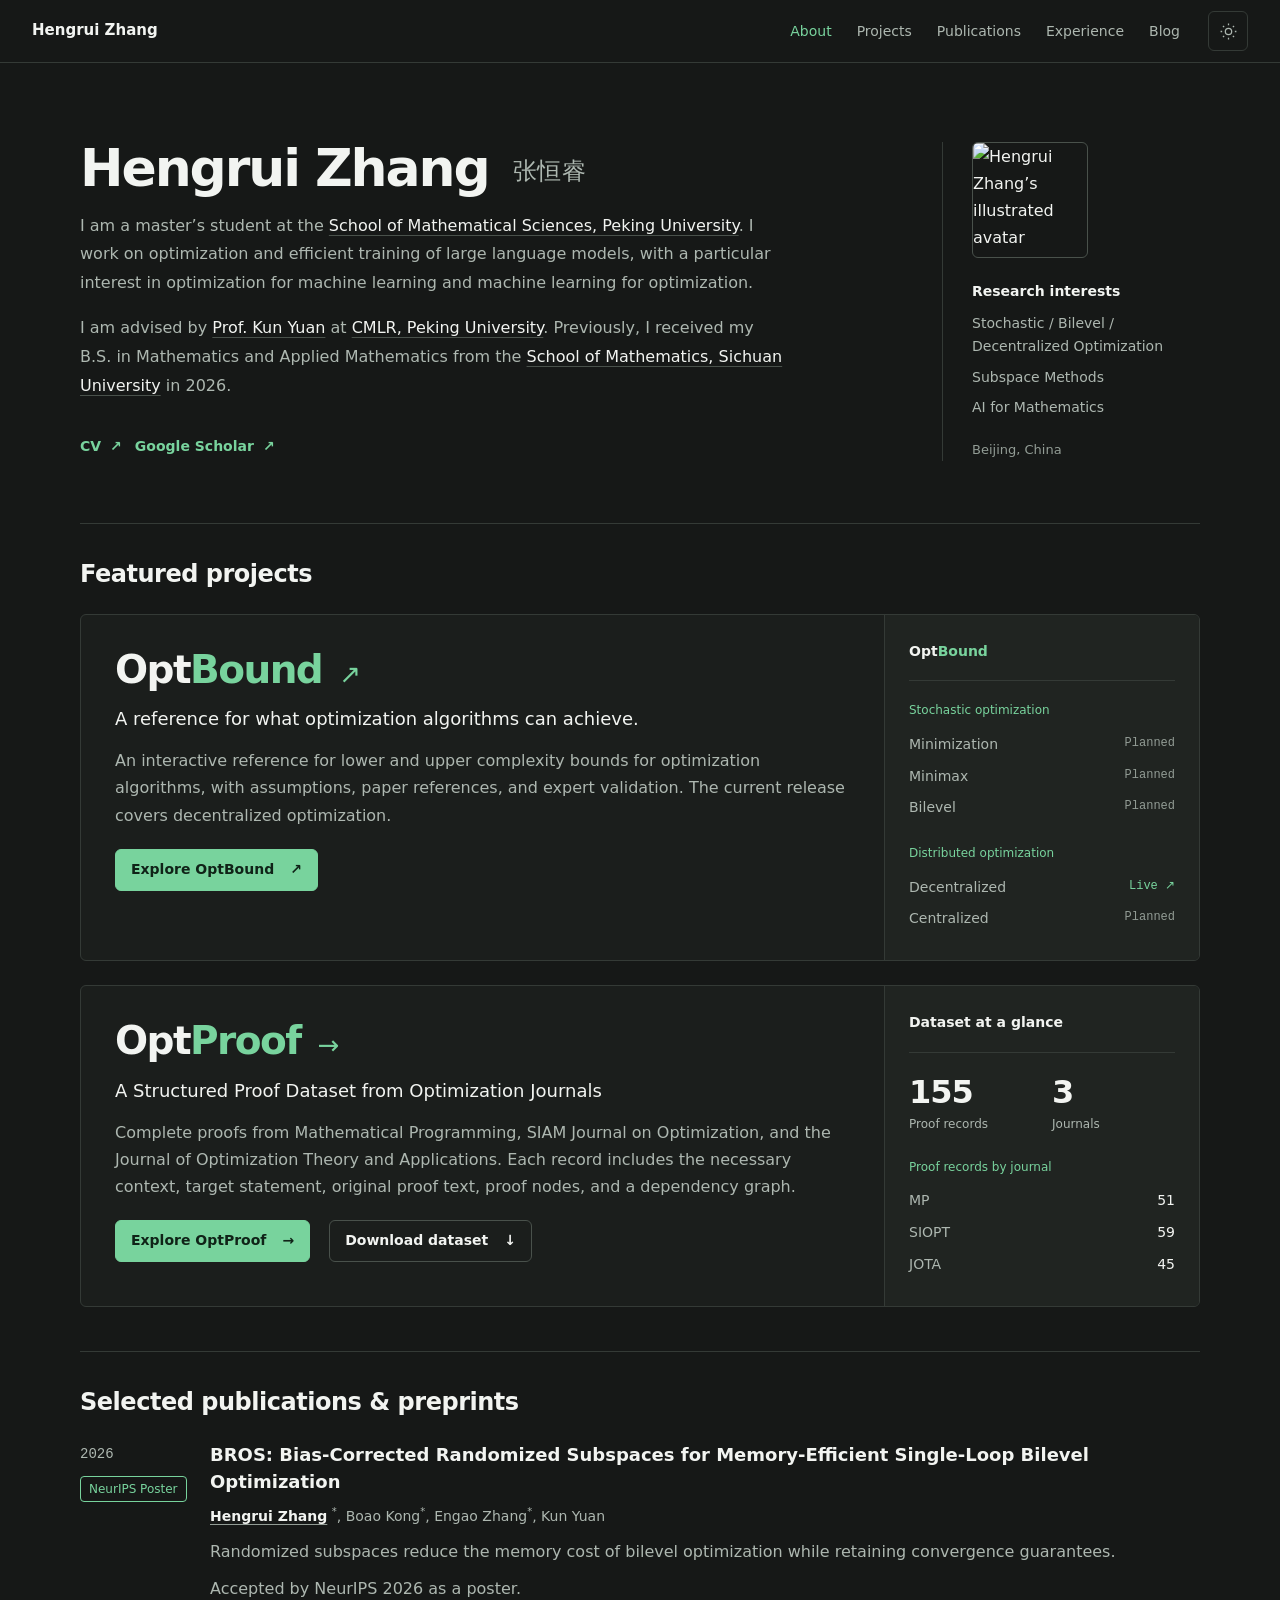
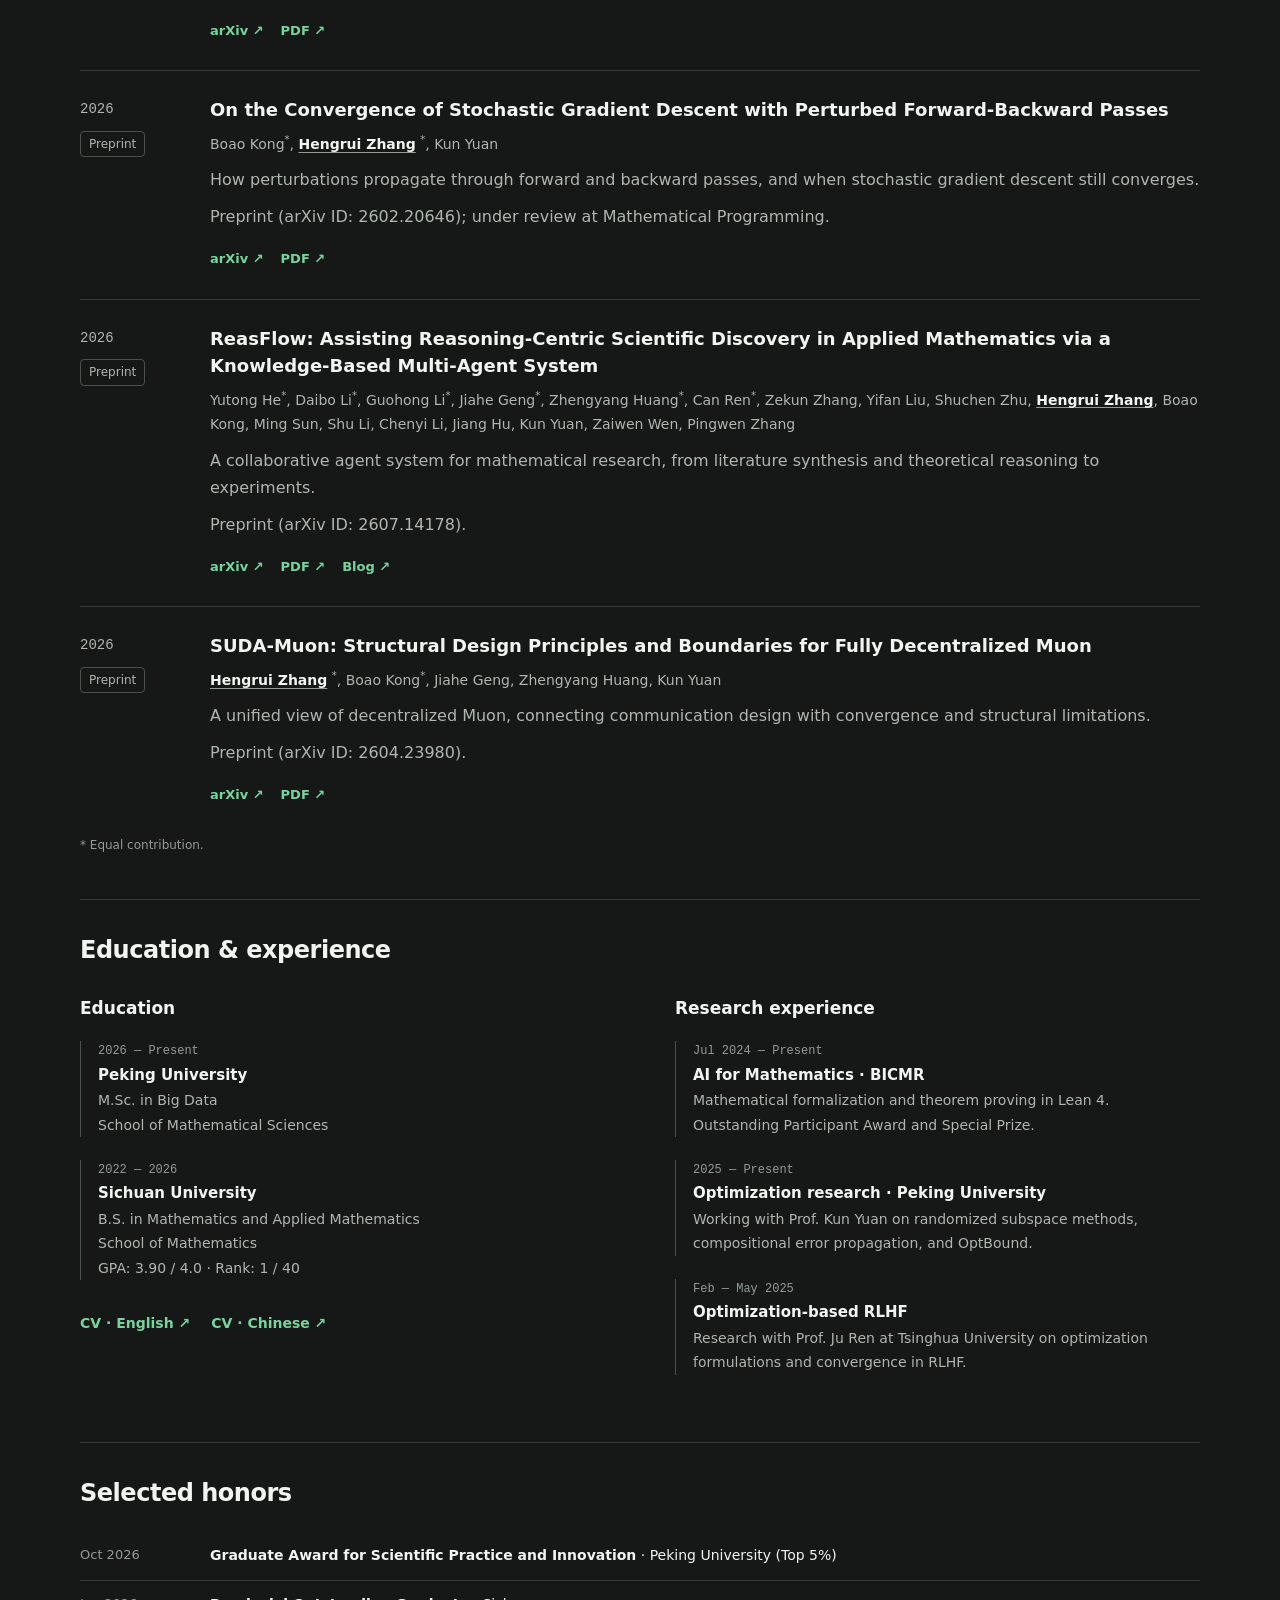
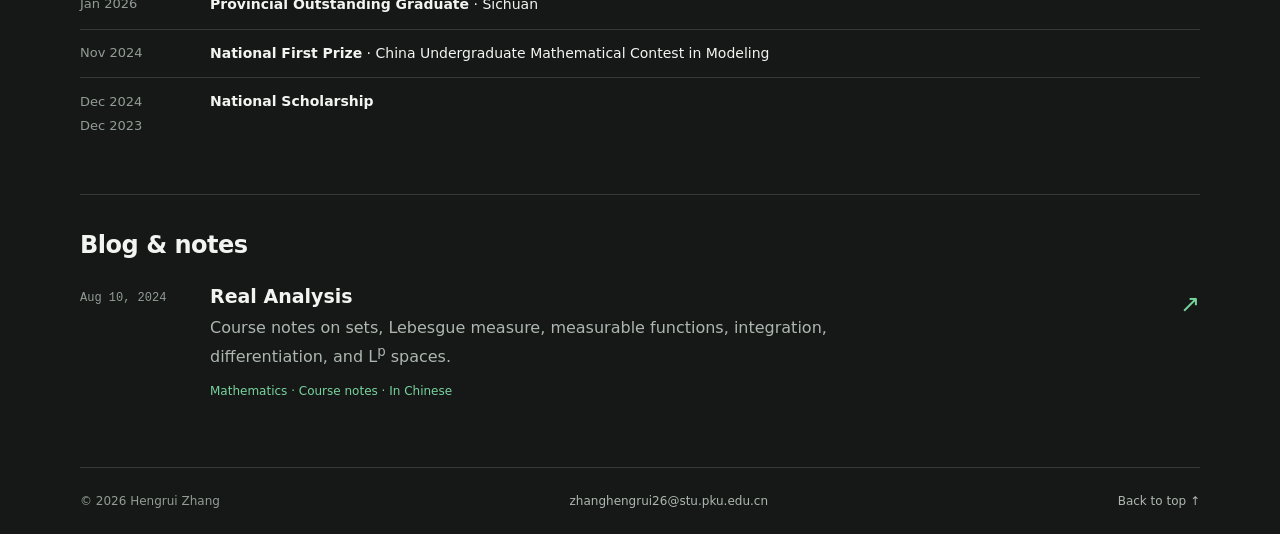
==== index.html @ f9da32fb "Launch OptProof optimization-journal proof dataset Publish 155 proof records with a searchable catal" ====
<!doctype html>
<html lang="en" data-theme="dark">
<head>
<meta charset="utf-8">
<meta name="viewport" content="width=device-width, initial-scale=1">
<title>Hengrui Zhang · 张恒睿</title>
<meta name="description" content="Hengrui Zhang, master's student at Peking University. Optimization and machine learning research, selected papers, OptBound, OptProof, and mathematical notes.">
<meta name="theme-color" content="#161817">
<meta property="og:type" content="website">
<meta property="og:title" content="Hengrui Zhang · 张恒睿">
<meta property="og:description" content="Optimization and machine learning. Research, papers, OptBound, OptProof, and mathematical notes.">
<meta property="og:url" content="https://zhr.xyz/">
<meta name="twitter:card" content="summary">
<link rel="canonical" href="https://zhr.xyz/">
<link rel="icon" href="/assets/favicon.svg?v=r1" type="image/svg+xml">
<script src="/assets/theme.js">
</script>
<link rel="stylesheet" href="/assets/site.css?v=accepted1">
<link rel="stylesheet" href="/assets/optproof-project.css?v=1">
<script src="/assets/site.js?v=nav2" defer>
</script>
</head>
<body id="top">
<a class="skip-link" href="#main">Skip to content</a>
<header class="topbar">
<div class="topbar-inner">
<a class="brand" href="/" aria-label="Hengrui Zhang — home">Hengrui Zhang</a>
<nav class="main-nav" aria-label="Main navigation">
<a href="#about" data-section="about">About</a>
<a href="#projects" data-section="projects">Projects</a>
<a href="#publications" data-section="publications">Publications</a>
<a href="#experience" data-section="experience">Experience</a>
<a href="#blog" data-section="blog">Blog</a>
</nav>
<button class="theme-toggle" type="button" aria-label="Switch to light theme" title="Switch theme" hidden>
<svg class="sun" viewBox="0 0 24 24" fill="none" stroke="currentColor" stroke-width="1.6" aria-hidden="true">
<circle cx="12" cy="12" r="4"/>
<path d="M12 2v2m0 16v2M2 12h2m16 0h2M5 5l1.5 1.5m11 11L19 19M5 19l1.5-1.5m11-11L19 5"/>
</svg>
<svg class="moon" viewBox="0 0 24 24" fill="none" stroke="currentColor" stroke-width="1.6" aria-hidden="true">
<path d="M20.5 14A8.6 8.6 0 0 1 10 3.5 8.6 8.6 0 1 0 20.5 14Z"/>
</svg>
</button>
</div>
</header>
<main id="main" class="content-width">
<section id="about" class="about-section" aria-labelledby="name">
<div class="about-copy">
<h1 id="name">Hengrui Zhang <span lang="zh-CN">张恒睿</span>
</h1>
<div class="bio">
<p>I am a master’s student at the <a href="https://www.math.pku.edu.cn/">School of Mathematical Sciences, Peking University</a>. I work on optimization and efficient training of large language models, with a particular interest in optimization for machine learning and machine learning for optimization.</p>
<p>I am advised by <a href="https://kunyuan827.github.io/">Prof. Kun Yuan</a> at <a href="https://cmlr.pku.edu.cn/" title="Center for Machine Learning Research, Peking University">CMLR, Peking University</a>. Previously, I received my B.S. in Mathematics and Applied Mathematics from the <a href="https://math.scu.edu.cn/">School of Mathematics, Sichuan University</a> in 2026.</p>
</div>
<div class="profile-links">
<a class="text-link" href="/files/Hengrui_Zhang_CV_20261102_v3.pdf" target="_blank" rel="noopener">CV <span aria-hidden="true">↗</span>
</a>
<a class="text-link" href="https://scholar.google.com/citations?user=48njd3kAAAAJ&amp;hl=en">Google Scholar <span aria-hidden="true">↗</span>
</a>
</div>
</div>
<aside class="profile-aside" aria-label="Profile and research interests">
<img class="avatar" src="/images/avatar.JPG" width="116" height="116" alt="Hengrui Zhang’s illustrated avatar">
<p class="aside-label">Research interests</p>
<ul class="interest-list">
<li>Stochastic / Bilevel / Decentralized Optimization</li>
<li>Subspace Methods</li>
<li>AI for Mathematics</li>
</ul>
<p class="location">Beijing, China</p>
</aside>
</section>
<section id="projects" class="section projects-section" aria-labelledby="projects-title">
<div class="section-heading">
<h2 id="projects-title">Featured projects</h2>
</div>
<article class="featured-project">
<div class="project-description">
<h3>
<a href="http://optbound.reaslab.io/"><span class="optbound-wordmark"><span class="wordmark-opt">Opt</span><span class="wordmark-bound">Bound</span></span> <span class="project-arrow" aria-hidden="true">↗</span>
</a>
</h3>
<p class="project-deck">A reference for what optimization algorithms can achieve.</p>
<p class="muted">An interactive reference for lower and upper complexity bounds for optimization algorithms, with assumptions, paper references, and expert validation. The current release covers decentralized optimization.</p>
<div class="project-links">
<a class="button primary" href="http://optbound.reaslab.io/">Explore OptBound <span aria-hidden="true">↗</span>
</a>
</div>
</div>
<div class="project-index" aria-label="OptBound research areas">
<div class="index-heading">
<span class="optbound-wordmark"><span class="wordmark-opt">Opt</span><span class="wordmark-bound">Bound</span></span>
</div>
<div class="index-group">
<span class="index-label">Stochastic optimization</span>
<a href="http://optbound.reaslab.io/?suite=stochastic-minimization">Minimization <span class="suite-status">Planned</span>
</a>
<a href="http://optbound.reaslab.io/?suite=stochastic-minimax">Minimax <span class="suite-status">Planned</span>
</a>
<a href="http://optbound.reaslab.io/?suite=stochastic-bilevel">Bilevel <span class="suite-status">Planned</span>
</a>
</div>
<div class="index-group">
<span class="index-label">Distributed optimization</span>
<a href="http://optbound.reaslab.io/?suite=decentralized">Decentralized <span class="suite-status available">Live ↗</span>
</a>
<a href="http://optbound.reaslab.io/?suite=centralized">Centralized <span class="suite-status">Planned</span>
</a>
</div>
</div>
</article>
<article class="featured-project optproof-card">
<div class="project-description">
<h3>
<a href="/optproof/"><span class="optproof-wordmark"><span class="wordmark-opt">Opt</span><span class="wordmark-proof">Proof</span></span> <span class="project-arrow" aria-hidden="true">→</span>
</a>
</h3>
<p class="project-deck">A Structured Proof Dataset from Optimization Journals</p>
<p class="muted">Complete proofs from <em>Mathematical Programming</em>, <em>SIAM Journal on Optimization</em>, and the <em>Journal of Optimization Theory and Applications</em>. Each record includes the necessary context, target statement, original proof text, proof nodes, and a dependency graph.</p>
<div class="project-links">
<a class="button primary" href="/optproof/">Explore OptProof <span aria-hidden="true">→</span>
</a>
<a class="button" href="/optproof/downloads/optproof.jsonl.gz" download>Download dataset <span aria-hidden="true">↓</span>
</a>
</div>
</div>
<aside class="project-index" aria-label="OptProof dataset at a glance">
<div class="index-heading">Dataset at a glance</div>
<dl class="optproof-statistics">
<div>
<dt>Proof records</dt>
<dd>155</dd>
</div>
<div>
<dt>Journals</dt>
<dd>3</dd>
</div>
</dl>
<p class="index-label">Proof records by journal</p>
<dl class="optproof-journal-counts">
<div><dt><abbr title="Mathematical Programming">MP</abbr></dt><dd>51</dd></div>
<div><dt><abbr title="SIAM Journal on Optimization">SIOPT</abbr></dt><dd>59</dd></div>
<div><dt><abbr title="Journal of Optimization Theory and Applications">JOTA</abbr></dt><dd>45</dd></div>
</dl>
</aside>
</article>
</section>
<section id="publications" class="section" aria-labelledby="publications-title">
<div class="section-heading">
<h2 id="publications-title">Selected publications &amp; preprints</h2>
</div>
<article class="publication" id="bros">
<div class="paper-meta">
<span class="paper-year">2026</span>
<span class="badge accepted">NeurIPS Poster</span>
</div>
<div>
<h3>
<a href="https://arxiv.org/abs/2605.10288">BROS: Bias-Corrected Randomized Subspaces for Memory-Efficient Single-Loop Bilevel Optimization</a>
</h3>
<p class="authors">
<strong>Hengrui Zhang</strong>
<sup>*</sup>, Boao Kong<sup>*</sup>, Engao Zhang<sup>*</sup>, Kun Yuan</p>
<p class="paper-summary">Randomized subspaces reduce the memory cost of bilevel optimization while retaining convergence guarantees.</p>
<p class="paper-status muted">Accepted by NeurIPS 2026 as a poster.</p>
<div class="paper-links">
<a href="https://arxiv.org/abs/2605.10288">arXiv ↗</a>
<a href="https://arxiv.org/pdf/2605.10288" target="_blank" rel="noopener">PDF ↗</a>
</div>
</div>
</article>
<article class="publication" id="perturbed-sgd">
<div class="paper-meta">
<span class="paper-year">2026</span>
<span class="badge">Preprint</span>
</div>
<div>
<h3>
<a href="https://arxiv.org/abs/2602.20646">On the Convergence of Stochastic Gradient Descent with Perturbed Forward-Backward Passes</a>
</h3>
<p class="authors">Boao Kong<sup>*</sup>, <strong>Hengrui Zhang</strong>
<sup>*</sup>, Kun Yuan</p>
<p class="paper-summary">How perturbations propagate through forward and backward passes, and when stochastic gradient descent still converges.</p>
<p class="paper-status muted">Preprint (arXiv ID: 2602.20646); under review at <em>Mathematical Programming</em>.</p>
<div class="paper-links">
<a href="https://arxiv.org/abs/2602.20646">arXiv ↗</a>
<a href="https://arxiv.org/pdf/2602.20646" target="_blank" rel="noopener">PDF ↗</a>
</div>
</div>
</article>
<article class="publication" id="reasflow">
<div class="paper-meta">
<span class="paper-year">2026</span>
<span class="badge">Preprint</span>
</div>
<div>
<h3>
<a href="https://arxiv.org/abs/2607.14178">ReasFlow: Assisting Reasoning-Centric Scientific Discovery in Applied Mathematics via a Knowledge-Based Multi-Agent System</a>
</h3>
<p class="authors">Yutong He<sup>*</sup>, Daibo Li<sup>*</sup>, Guohong Li<sup>*</sup>, Jiahe Geng<sup>*</sup>, Zhengyang Huang<sup>*</sup>, Can Ren<sup>*</sup>, Zekun Zhang, Yifan Liu, Shuchen Zhu, <strong>Hengrui Zhang</strong>, Boao Kong, Ming Sun, Shu Li, Chenyi Li, Jiang Hu, Kun Yuan, Zaiwen Wen, Pingwen Zhang</p>
<p class="paper-summary">A collaborative agent system for mathematical research, from literature synthesis and theoretical reasoning to experiments.</p>
<p class="paper-status muted">Preprint (arXiv ID: 2607.14178).</p>
<div class="paper-links">
<a href="https://arxiv.org/abs/2607.14178">arXiv ↗</a>
<a href="https://arxiv.org/pdf/2607.14178" target="_blank" rel="noopener">PDF ↗</a>
<a href="https://blog.reaslab.io/blog/reasflow-intro/">Blog ↗</a>
</div>
</div>
</article>
<article class="publication" id="suda-muon">
<div class="paper-meta">
<span class="paper-year">2026</span>
<span class="badge">Preprint</span>
</div>
<div>
<h3>
<a href="https://arxiv.org/abs/2604.23980">SUDA-Muon: Structural Design Principles and Boundaries for Fully Decentralized Muon</a>
</h3>
<p class="authors">
<strong>Hengrui Zhang</strong>
<sup>*</sup>, Boao Kong<sup>*</sup>, Jiahe Geng, Zhengyang Huang, Kun Yuan</p>
<p class="paper-summary">A unified view of decentralized Muon, connecting communication design with convergence and structural limitations.</p>
<p class="paper-status muted">Preprint (arXiv ID: 2604.23980).</p>
<div class="paper-links">
<a href="https://arxiv.org/abs/2604.23980">arXiv ↗</a>
<a href="https://arxiv.org/pdf/2604.23980" target="_blank" rel="noopener">PDF ↗</a>
</div>
</div>
</article>
<p class="contribution-note">* Equal contribution.</p>
</section>
<section id="experience" class="section" aria-labelledby="experience-title">
<div class="section-heading">
<h2 id="experience-title">Education &amp; experience</h2>
</div>
<div class="two-column">
<div>
<h3>Education</h3>
<div class="timeline-item">
<span class="timeline-date">2026 — Present</span>
<h4>Peking University</h4>
<p>M.Sc. in Big Data<br>School of Mathematical Sciences</p>
</div>
<div class="timeline-item">
<span class="timeline-date">2022 — 2026</span>
<h4>Sichuan University</h4>
<p>B.S. in Mathematics and Applied Mathematics<br>School of Mathematics<br>GPA: 3.90 / 4.0 · Rank: 1 / 40</p>
</div>
<div class="cv-links">
<a class="text-link" href="/files/Hengrui_Zhang_CV_20261102_v3.pdf" target="_blank" rel="noopener">CV · English ↗</a>
<a class="text-link" href="/files/Hengrui_Zhang_CV_ZH_20261102_v2.pdf" target="_blank" rel="noopener">CV · Chinese ↗</a>
</div>
</div>
<div>
<h3>Research experience</h3>
<div class="timeline-item">
<span class="timeline-date">Jul 2024 — Present</span>
<h4>AI for Mathematics · BICMR</h4>
<p>Mathematical formalization and theorem proving in Lean 4. Outstanding Participant Award and Special Prize.</p>
</div>
<div class="timeline-item">
<span class="timeline-date">2025 — Present</span>
<h4>Optimization research · Peking University</h4>
<p>Working with Prof. Kun Yuan on randomized subspace methods, compositional error propagation, and OptBound.</p>
</div>
<div class="timeline-item">
<span class="timeline-date">Feb — May 2025</span>
<h4>Optimization-based RLHF</h4>
<p>Research with Prof. Ju Ren at Tsinghua University on optimization formulations and convergence in RLHF.</p>
</div>
</div>
</div>
</section>
<section class="section" aria-labelledby="honors-title">
<div class="section-heading">
<h2 id="honors-title">Selected honors</h2>
</div>
<ul class="honor-list">
<li>
<time datetime="2026-10">Oct 2026</time>
<span>
<strong>Graduate Award for Scientific Practice and Innovation</strong> · Peking University (Top 5%)</span>
</li>
<li>
<time datetime="2026-01">Jan 2026</time>
<span>
<strong>Provincial Outstanding Graduate</strong> · Sichuan</span>
</li>
<li>
<time datetime="2024-11">Nov 2024</time>
<span>
<strong>National First Prize</strong> · China Undergraduate Mathematical Contest in Modeling</span>
</li>
<li>
<span><time datetime="2024-12">Dec 2024</time><br><time datetime="2023-12">Dec 2023</time></span>
<span>
<strong>National Scholarship</strong>
</span>
</li>
</ul>
</section>
<section id="blog" class="section" aria-labelledby="blog-title">
<div class="section-heading">
<h2 id="blog-title">Blog &amp; notes</h2>
</div>
<a class="blog-row" href="/2024/08/10/real_analysis/">
<time datetime="2024-08-10">Aug 10, 2024</time>
<div>
<h3>Real Analysis</h3>
<p>Course notes on sets, Lebesgue measure, measurable functions, integration, differentiation, and L<sup>p</sup> spaces.</p>
<span class="blog-category">Mathematics · Course notes · In Chinese</span>
</div>
<span class="blog-arrow" aria-hidden="true">↗</span>
</a>
</section>
</main>
<footer class="footer content-width">
<span>© 2026 Hengrui Zhang</span>
<a href="mailto:zhanghengrui26@stu.pku.edu.cn">zhanghengrui26@stu.pku.edu.cn</a>
<a href="#top">Back to top ↑</a>
</footer>
</body>
</html>
---- assets/site.css ----
:root{color-scheme:dark;--bg:#161817;--bg-alt:#1b1e1c;--surface:#202421;--text:#f2f4f1;--muted:#adb7b0;--faint:#929c95;--line:#343a36;--line-strong:#49514b;--accent:#78d39d;--accent-strong:#a0e6bb;--button-text:#102318;--radius:6px;font-family:Inter,ui-sans-serif,system-ui,-apple-system,BlinkMacSystemFont,"Segoe UI","PingFang SC","Microsoft YaHei",sans-serif;font-synthesis:none}
:root[data-theme="light"]{color-scheme:light;--bg:#f7f8f5;--bg-alt:#eef1ed;--surface:#fff;--text:#171b18;--muted:#576159;--faint:#657068;--line:#d5dbd6;--line-strong:#b9c2bb;--accent:#187846;--accent-strong:#0f5f36;--button-text:#fff}
*{box-sizing:border-box}html{scroll-behavior:smooth;scroll-padding-top:96px}body{margin:0;background:var(--bg);color:var(--text);font-size:16px;line-height:1.7}a{color:var(--accent);text-decoration:none;text-underline-offset:4px}a:hover{color:var(--accent-strong)}button{font:inherit}a,button{-webkit-tap-highlight-color:transparent}a:focus-visible,button:focus-visible,summary:focus-visible{outline:2px solid var(--accent);outline-offset:5px;border-radius:3px}[hidden]{display:none!important}::selection{background:var(--accent);color:var(--button-text)}h1,h2,h3,h4{margin-top:0;line-height:1.3}p{margin:0 0 15px}svg{display:block}.content-width{width:min(100% - 64px,1120px);margin-inline:auto}.muted{color:var(--muted)}.skip-link{position:fixed;top:8px;left:16px;z-index:200;padding:10px 18px;background:var(--accent);color:var(--button-text);transform:translateY(-150%)}.skip-link:focus{transform:translateY(0)}
.topbar{position:sticky;top:0;z-index:100;border-bottom:1px solid var(--line);background:var(--bg)}.topbar-inner{min-height:62px;max-width:1440px;margin:auto;padding:0 32px;display:flex;align-items:center;gap:28px}.brand{display:inline-flex;align-items:baseline;gap:7px;white-space:nowrap;color:var(--text);font-weight:720;font-size:15px}.main-nav{display:flex;align-items:center;justify-content:center;gap:25px;margin-left:auto}.main-nav a{font-size:14px;color:var(--muted);line-height:44px}.main-nav a:hover,.main-nav a[aria-current="location"]{color:var(--accent)}.theme-toggle{display:grid;place-items:center;width:40px;height:40px;flex:0 0 40px;border:1px solid var(--line);border-radius:var(--radius);color:var(--muted);background:transparent;cursor:pointer}.theme-toggle:hover{background:var(--surface);color:var(--text)}.theme-toggle svg{width:19px;height:19px}.moon{display:none}:root[data-theme="light"] .sun{display:none}:root[data-theme="light"] .moon{display:block}
.about-section{display:grid;grid-template-columns:minmax(0,1fr) 258px;gap:74px;padding:72px 0 56px}.eyebrow{color:var(--accent);font-size:12px;font-weight:650;letter-spacing:.06em;text-transform:uppercase;margin:0 0 17px}h1{font-size:clamp(36px,4.1vw,52px);font-weight:750;letter-spacing:-.04em;margin:0 0 9px}h1 span{display:inline-block;margin-left:8px;vertical-align:middle;color:var(--muted);font-size:24px;font-weight:420;letter-spacing:.03em}.position{color:var(--muted);font-size:19px;margin:0 0 24px}.bio p{color:var(--muted);max-width:710px;line-height:1.8;margin-bottom:16px}.bio a{color:var(--text);text-decoration:underline;text-decoration-color:var(--line-strong)}.bio a:hover{color:var(--accent);text-decoration-color:var(--accent)}.profile-links{display:flex;align-items:center;gap:13px;flex-wrap:wrap;margin-top:27px}.button{display:inline-flex;align-items:center;justify-content:center;gap:16px;border:1px solid var(--line-strong);border-radius:var(--radius);padding:8px 15px;min-height:42px;color:var(--text);font-size:14px;font-weight:600;white-space:nowrap}.button:hover{background:var(--surface);color:var(--text);border-color:var(--accent)}.button.primary{background:var(--accent);color:var(--button-text);border-color:var(--accent)}.button.primary:hover{background:var(--accent-strong);border-color:var(--accent-strong)}.text-link{display:inline-flex;gap:9px;align-items:center;font-size:14px;font-weight:560;min-height:40px}.profile-aside{padding-left:29px;border-left:1px solid var(--line);align-self:center}.avatar{width:116px;height:116px;display:block;object-fit:cover;border-radius:var(--radius);border:1px solid var(--line-strong);margin-bottom:22px}.aside-label{font-weight:650;font-size:14px;margin-bottom:9px}.interest-list{list-style:none;padding:0;margin:0;color:var(--muted);font-size:14px}.interest-list li{margin:7px 0;line-height:1.65}.location{font-size:13px;color:var(--faint);margin:20px 0 0}
.section{border-top:1px solid var(--line);padding:35px 0 44px}.section-heading{display:flex;align-items:baseline;justify-content:space-between;gap:20px;margin-bottom:23px}.section-heading h2{font-size:24px;font-weight:690;letter-spacing:-.02em;margin:0}.section-meta{color:var(--faint);font-size:12px;font-family:ui-monospace,SFMono-Regular,Menlo,monospace}.featured-project{display:grid;grid-template-columns:minmax(0,1fr) 315px;border:1px solid var(--line);border-radius:var(--radius);background:var(--bg-alt);overflow:hidden}.project-description{padding:30px 34px}.project-description .eyebrow{margin-bottom:12px}.project-description h3{font-size:39px;font-weight:760;letter-spacing:-.04em;margin-bottom:10px}.project-description h3 a{color:var(--text)}.project-description h3 span{color:var(--accent)}.project-arrow{font-size:26px;margin-left:5px;font-weight:450}.project-deck{font-size:18px;line-height:1.5}.project-description>.muted{font-size:15px;margin-bottom:17px}.project-role{font-size:13px;color:var(--muted);line-height:1.7;border-left:2px solid var(--line-strong);padding-left:12px}.project-role strong{color:var(--text);display:block;font-weight:550}.project-links{display:flex;align-items:center;flex-wrap:wrap;gap:19px;margin-top:20px}.project-index{border-left:1px solid var(--line);padding:25px 24px;display:flex;flex-direction:column;font-size:14px;background:var(--surface)}.index-heading{display:flex;align-items:center;justify-content:space-between;gap:15px;color:var(--text);font-weight:680;padding-bottom:17px;border-bottom:1px solid var(--line)}.live-label{font-size:12px;font-weight:450;color:var(--faint)}.index-group{padding-top:19px}.index-label{display:block;font-size:12px;color:var(--accent);margin-bottom:8px}.index-group a{margin:0;display:flex;justify-content:space-between;padding:4px 0;color:var(--muted)}.index-group a span{color:var(--faint)}.index-group a:hover{color:var(--accent)}.index-footer{border-top:1px solid var(--line);margin-top:auto;padding-top:15px;display:flex;gap:12px;font-family:ui-monospace,SFMono-Regular,Menlo,monospace;font-size:12px;color:var(--muted)}.index-separator{color:var(--faint)}
.publication{display:grid;grid-template-columns:105px minmax(0,1fr);gap:25px;padding:25px 0;border-top:1px solid var(--line)}.publication:first-of-type{border-top:0;padding-top:0}.paper-meta{display:flex;flex-direction:column;align-items:flex-start;gap:9px;padding-top:2px}.paper-year{color:var(--muted);font-family:ui-monospace,SFMono-Regular,Menlo,monospace;font-size:14px}.badge{font-size:12px;padding:2px 8px;border:1px solid var(--line-strong);border-radius:4px;color:var(--muted);white-space:nowrap}.badge.accepted{color:var(--accent);border-color:var(--accent)}.publication h3{font-size:18px;font-weight:640;margin:0 0 8px;line-height:1.5}.publication h3 a{color:var(--text)}.publication h3 a:hover{color:var(--accent)}.authors{font-size:14px;color:var(--muted);line-height:1.8;margin-bottom:8px}.authors strong{color:var(--text);font-weight:620;text-decoration:underline;text-decoration-color:var(--faint);text-underline-offset:3px}.authors sup{font-size:10px}.paper-summary{color:var(--muted);font-size:14px;margin:9px 0 10px}.paper-links{display:flex;gap:17px;flex-wrap:wrap}.paper-links a{font-size:13px;font-weight:550;padding:3px 0}.contribution-note{font-size:12px;color:var(--faint);margin:0}.two-column{display:grid;grid-template-columns:1fr 1fr;gap:70px}.two-column h3{font-size:17px;font-weight:650;margin:8px 0 22px}.timeline-item{margin:0 0 23px;padding-left:17px;border-left:1px solid var(--line-strong)}.timeline-date{font-size:12px;color:var(--faint);font-family:ui-monospace,SFMono-Regular,Menlo,monospace;display:block;margin-bottom:4px}.timeline-item h4{font-size:15px;font-weight:630;margin:0 0 3px}.timeline-item p{font-size:14px;line-height:1.75;color:var(--muted);margin:0}.cv-links{display:flex;gap:21px;flex-wrap:wrap;margin-top:22px}.honor-list{list-style:none;padding:0;margin:0}.honor-list li{display:grid;grid-template-columns:110px minmax(0,1fr);gap:20px;padding:12px 0;border-top:1px solid var(--line);font-size:14px}.honor-list li:first-child{border-top:0}.honor-list time{color:var(--faint);font-size:13px}.honor-list strong{font-weight:580}.blog-row{display:grid;grid-template-columns:105px minmax(0,1fr) auto;gap:25px;padding:20px 0;border-top:1px solid var(--line);align-items:start;color:var(--text)}.blog-row:first-of-type{border-top:0;padding-top:0}.blog-row time{font-family:ui-monospace,SFMono-Regular,Menlo,monospace;font-size:12px;color:var(--faint);padding-top:4px}.blog-row h3{font-size:19px;margin:0 0 5px;font-weight:620}.blog-row p{font-size:14px;color:var(--muted);margin:0;max-width:680px}.blog-arrow{font-size:24px;color:var(--accent)}.blog-row:hover h3{color:var(--accent)}.blog-category{display:inline-block;color:var(--accent);font-size:12px;margin-top:10px}.footer{border-top:1px solid var(--line);padding-block:23px;display:flex;align-items:center;gap:24px;justify-content:space-between;font-size:12px;color:var(--faint)}.footer a{color:var(--muted)}
.page-intro{padding:58px 0 35px}.page-intro h1{font-size:40px}.page-intro .muted{max-width:670px}.back-link{display:inline-block;font-size:14px;margin-bottom:24px}.article-layout{display:grid;grid-template-columns:210px minmax(0,1fr);gap:55px;align-items:start;padding-bottom:55px}.article-toc{position:sticky;top:96px;border-left:1px solid var(--line);padding-left:20px;font-size:14px}.article-toc p{font-weight:600}.article-toc a{display:block;color:var(--muted);padding:6px 0}.article-toc a:hover{color:var(--accent)}.post-body{min-width:0;line-height:1.95;overflow-wrap:anywhere}.post-body h1{font-size:27px;letter-spacing:0;margin:34px 0 18px;padding-top:20px;border-top:1px solid var(--line)}.post-body h1:first-child{margin-top:0}.post-body h2{font-size:21px;margin-top:32px;line-height:1.6}.post-body p{margin:16px 0}.post-body mjx-container[display="true"]{overflow-x:auto;overflow-y:hidden;max-width:100%;padding-block:7px}.post-body mjx-container svg{display:inline-block;max-width:none}.post-body .math.inline{display:inline}.post-body .math.display{display:block;max-width:100%;overflow-x:auto}.post-body table{display:block;max-width:100%;overflow-x:auto}.post-body blockquote{border-left:2px solid var(--accent);padding-left:18px;margin-left:0;color:var(--muted)}
@media(min-width:1450px){.about-section{padding-top:84px;padding-bottom:66px}}
@media(max-width:1000px){.about-section{gap:38px;grid-template-columns:minmax(0,1fr) 225px}.topbar-inner{gap:20px}.main-nav{gap:17px}.brand{font-size:14px}.featured-project{grid-template-columns:minmax(0,1fr) 280px}.project-description{padding:27px}.two-column{gap:40px}h1 span{display:block;margin:8px 0 0;font-size:22px}}
@media(max-width:720px){html{scroll-padding-top:116px}.content-width{width:calc(100% - 36px)}.topbar-inner{padding:9px 18px 0;gap:8px;min-height:100px;flex-wrap:wrap;justify-content:space-between}.brand{font-size:14px}.theme-toggle{width:34px;height:34px;flex-basis:34px}.main-nav{order:3;width:100%;margin:0;justify-content:space-between;gap:12px;overflow-x:auto}.main-nav a{font-size:13px;line-height:43px;white-space:nowrap}.about-section{padding:37px 0 34px;grid-template-columns:1fr;gap:28px}.eyebrow{font-size:12px;letter-spacing:.02em}.position{font-size:17px;margin-bottom:19px}h1{font-size:38px}h1 span{display:inline-block;font-size:21px;margin:0 0 0 4px}.bio p{font-size:16px}.profile-aside{padding:21px 0 0;border-left:0;border-top:1px solid var(--line);display:grid;grid-template-columns:76px minmax(0,1fr);column-gap:20px;align-items:start}.avatar{grid-row:1/4;width:76px;height:76px;margin:0}.aside-label{margin:0 0 5px}.interest-list{font-size:14px}.interest-list li{margin:3px 0}.location{grid-column:2;margin:10px 0 0}.profile-links{gap:10px;margin-top:23px}.profile-links .button{padding:8px 12px;font-size:14px;gap:10px}.profile-links .text-link{font-size:14px}.section{padding:27px 0 31px}.section-heading{margin-bottom:20px;gap:12px;flex-wrap:wrap}.section-heading h2{font-size:22px}.section-meta{font-size:12px}.featured-project{grid-template-columns:1fr}.project-description{padding:23px}.project-description h3{font-size:36px}.project-deck{font-size:18px}.project-index{border-left:0;border-top:1px solid var(--line);padding:20px 23px;display:grid;grid-template-columns:1fr 1fr;gap:0 15px}.index-heading{grid-column:1/-1}.index-group{padding-top:13px}.index-footer{grid-column:1/-1;margin-top:18px}.index-label{font-size:12px}.publication{grid-template-columns:1fr;gap:9px;padding:21px 0}.paper-meta{flex-direction:row;align-items:center;gap:11px}.paper-year{font-size:12px}.publication h3{font-size:17px}.two-column{grid-template-columns:1fr;gap:15px}.honor-list li{grid-template-columns:80px minmax(0,1fr);gap:12px}.blog-row{grid-template-columns:minmax(0,1fr) 25px;gap:7px 12px}.blog-row time{grid-column:1/-1}.footer{flex-wrap:wrap;gap:8px 20px;padding-block:20px}.footer>a:last-child{margin-left:auto}.footer>a:nth-child(2){overflow-wrap:anywhere}.page-intro{padding:36px 0 22px}.page-intro h1{font-size:33px}.article-layout{grid-template-columns:1fr;gap:26px}.article-toc{position:static;display:flex;flex-wrap:wrap;gap:2px 17px}.article-toc p{width:100%;margin-bottom:5px}.article-toc a{font-size:14px}.post-body h1{font-size:25px}.post-body h2{font-size:20px}}
@media(max-width:380px){h1{font-size:33px}h1 span{font-size:19px}.main-nav{gap:11px}.main-nav a{font-size:12px}.project-description{padding:20px}.project-index{padding:18px}.index-footer{gap:8px}}
@media(prefers-reduced-motion:reduce){html{scroll-behavior:auto}}
@media print{.topbar,.skip-link,.theme-toggle,.article-toc,.footer>a:last-child{display:none}.content-width{width:100%}body{background:white;color:black;font-size:11pt}.about-section{padding:0 0 20px;gap:30px}.section{padding:18px 0}.featured-project,.publication{break-inside:avoid}.article-layout{display:block}:root{--bg:#fff;--bg-alt:#fff;--surface:#fff;--text:#111;--muted:#444;--faint:#555;--line:#ddd;--line-strong:#ccc;--accent:#176b3f;--accent-strong:#176b3f}.button.primary{background:none;color:#176b3f}}
/* Research status labels belong to the linked suite, not to the whole project. */
.index-group a .suite-status{font-family:ui-monospace,SFMono-Regular,Menlo,monospace;font-size:12px;color:var(--faint)}.index-group a .available{color:var(--accent)}
.project-description>.muted,.paper-summary,.blog-row p{font-size:16px}
.post-body .math.inline mjx-container{max-width:100%;overflow-x:auto;overflow-y:hidden;vertical-align:middle}
.optbound-wordmark{white-space:nowrap}.optbound-wordmark .wordmark-opt{color:var(--text)}.optbound-wordmark .wordmark-bound{color:var(--accent)}
---- assets/optproof-project.css ----
.projects-section .featured-project + .featured-project {
  margin-top: 24px;
}

.optproof-wordmark {
  white-space: nowrap;
}

.optproof-wordmark .wordmark-opt {
  color: var(--text);
}

.optproof-wordmark .wordmark-proof {
  color: var(--accent);
}

.optproof-card .project-index {
  display: block;
}

.optproof-statistics {
  display: grid;
  grid-template-columns: 1fr 1fr;
  gap: 20px;
  margin: 19px 0 23px;
}

.optproof-statistics > div {
  display: flex;
  flex-direction: column;
}

.optproof-statistics dt {
  color: var(--muted);
  font-size: 12px;
}

.optproof-statistics dd {
  order: -1;
  margin: 0;
  color: var(--text);
  font-size: 32px;
  font-weight: 680;
  line-height: 1.3;
  letter-spacing: -.03em;
}

.optproof-journal-counts {
  margin: 0;
}

.optproof-journal-counts > div {
  display: flex;
  justify-content: space-between;
  gap: 18px;
  padding: 4px 0;
  color: var(--muted);
}

.optproof-journal-counts abbr {
  text-decoration: none;
}

.optproof-journal-counts dd {
  margin: 0;
  color: var(--text);
  font-variant-numeric: tabular-nums;
}
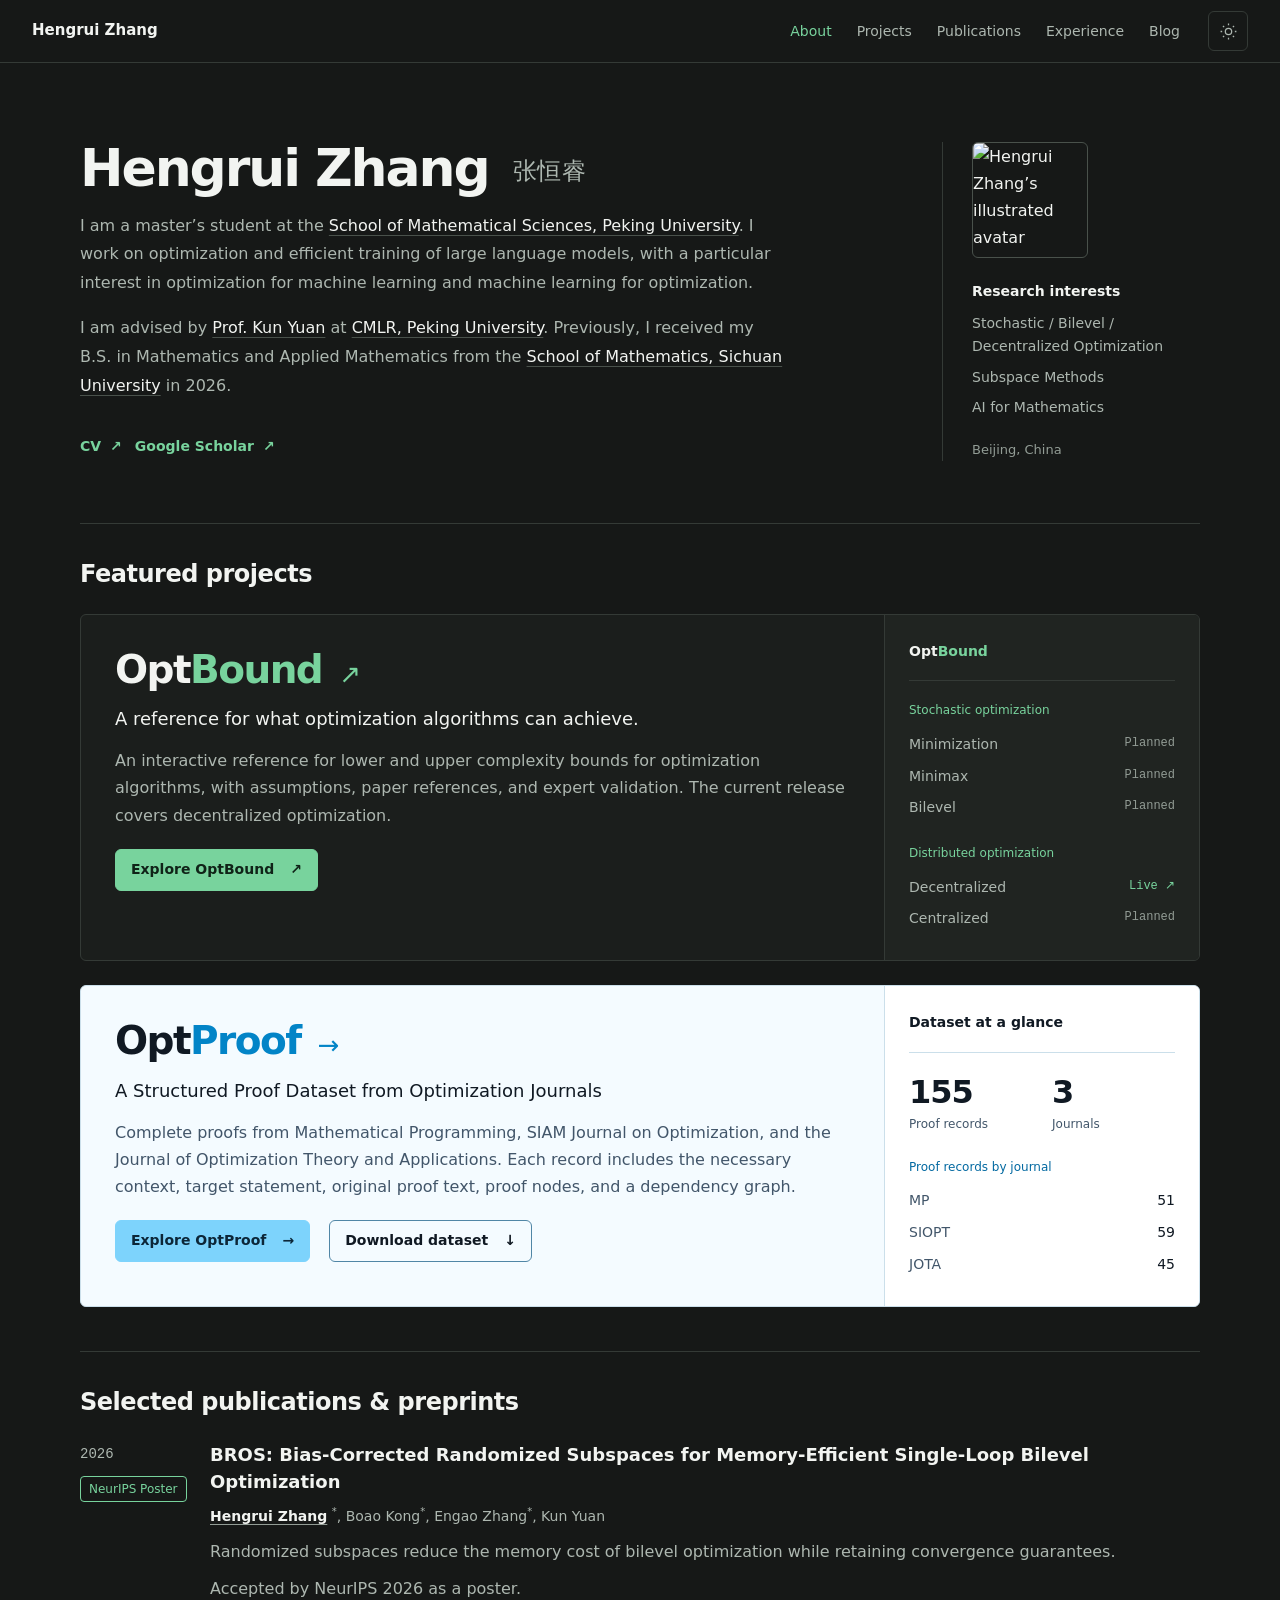
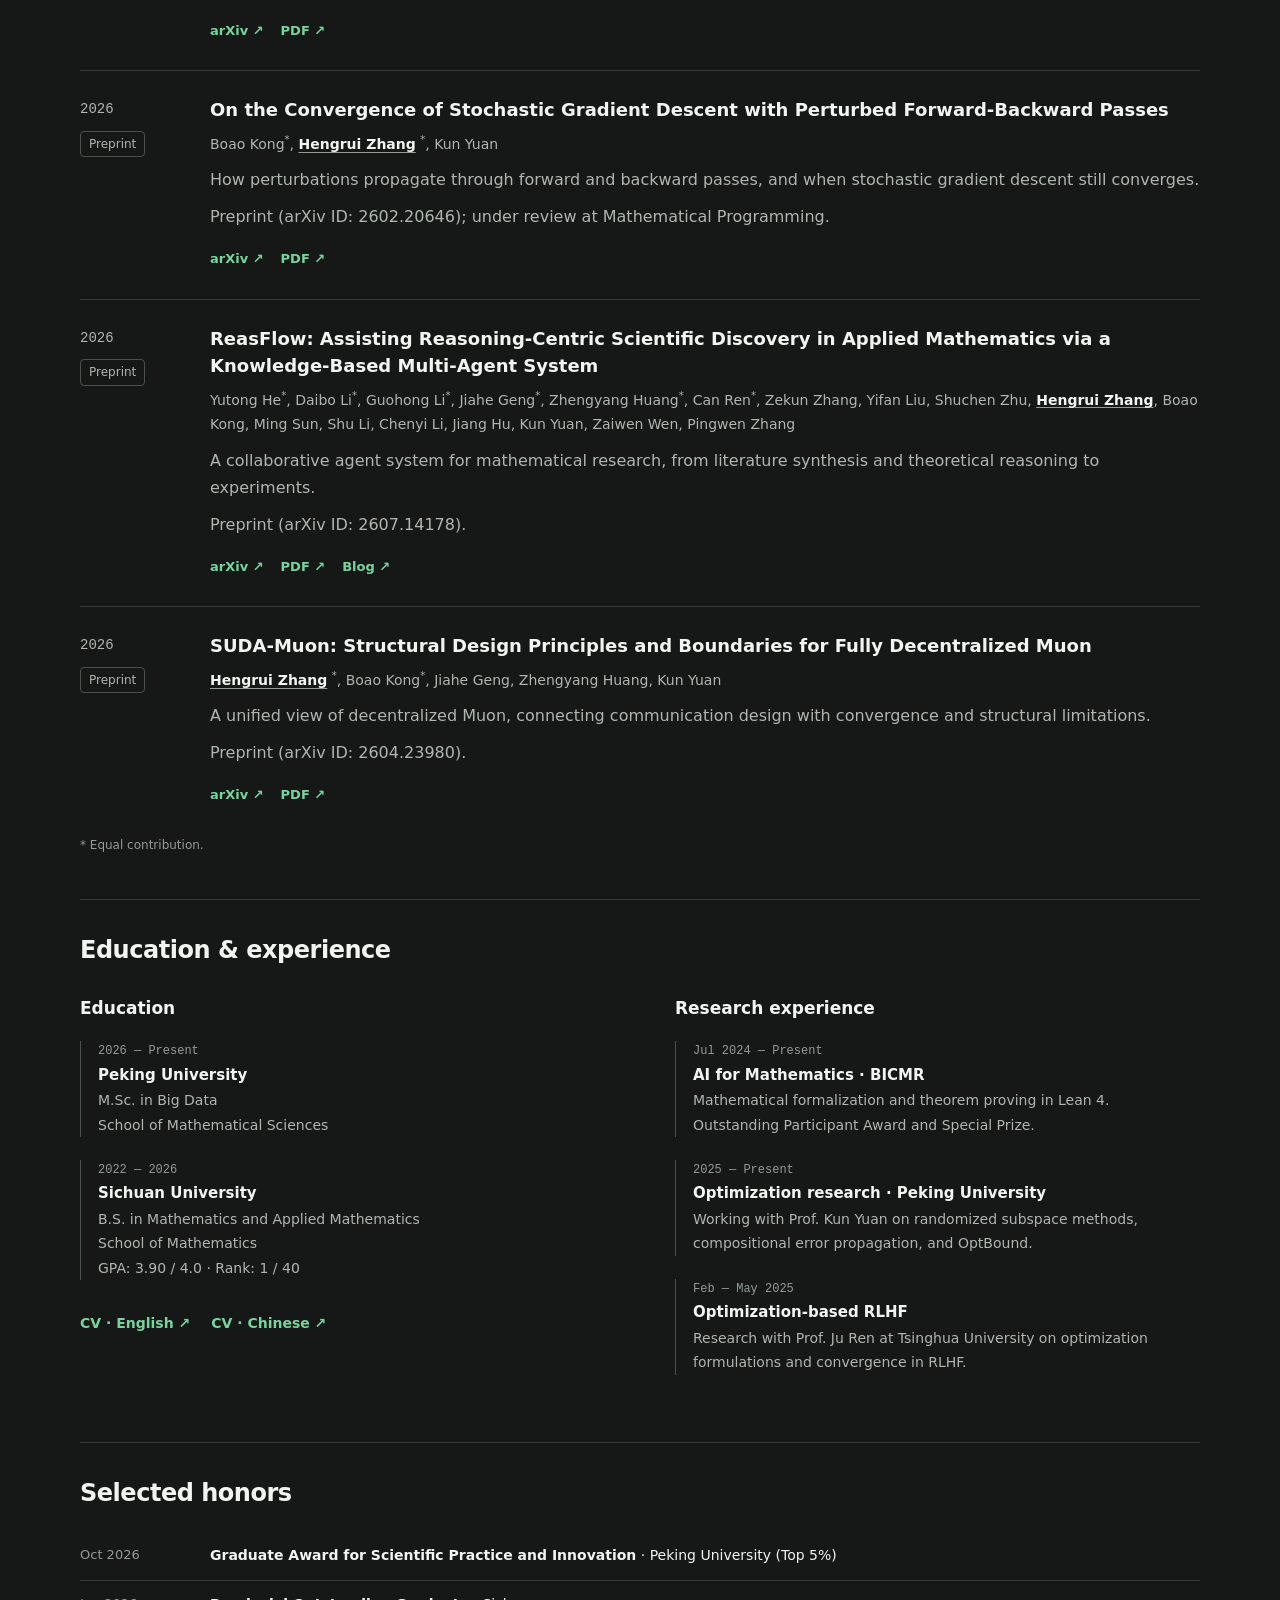
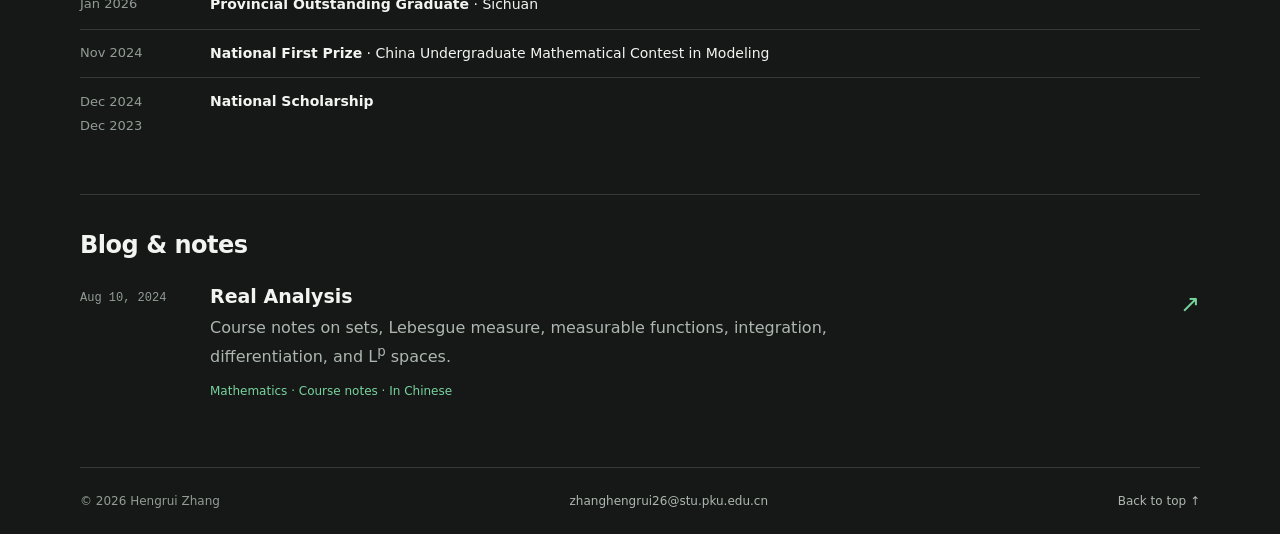
==== commit eef83238: "Give OptProof a light blue palette and sky-blue homepage card" ====
--- a/index.html
+++ b/index.html
@@ -16,7 +16,7 @@
 <script src="/assets/theme.js">
 </script>
 <link rel="stylesheet" href="/assets/site.css?v=accepted1">
-<link rel="stylesheet" href="/assets/optproof-project.css?v=1">
+<link rel="stylesheet" href="/assets/optproof-project.css?v=2">
 <script src="/assets/site.js?v=nav2" defer>
 </script>
 </head>
--- a/assets/optproof-project.css
+++ b/assets/optproof-project.css
@@ -1,41 +1,71 @@
-.projects-section .featured-project + .featured-project {
+.projects-section .featured-project + .optproof-card {
   margin-top: 24px;
 }
 
-.optproof-wordmark {
+.optproof-card {
+  color-scheme: light;
+  --bg-alt: #f4fbff;
+  --surface: #fff;
+  --text: #101923;
+  --muted: #42566a;
+  --faint: #526c80;
+  --line: #cbdfea;
+  --line-strong: #5086a6;
+  --accent: #0284c7;
+  --accent-strong: #0369a1;
+  --button-text: #0c2638;
+  color: var(--text);
+}
+
+.optproof-card .optproof-wordmark {
   white-space: nowrap;
 }
 
-.optproof-wordmark .wordmark-opt {
+.optproof-card .optproof-wordmark .wordmark-opt {
   color: var(--text);
 }
 
-.optproof-wordmark .wordmark-proof {
+.optproof-card .optproof-wordmark .wordmark-proof {
   color: var(--accent);
+}
+
+.optproof-card .button.primary {
+  background: #7dd3fc;
+  border-color: #7dd3fc;
+  color: var(--button-text);
+}
+
+.optproof-card .button.primary:hover {
+  background: #bae6fd;
+  border-color: #38bdf8;
 }
 
 .optproof-card .project-index {
   display: block;
 }
 
-.optproof-statistics {
+.optproof-card .index-label {
+  color: var(--accent-strong);
+}
+
+.optproof-card .optproof-statistics {
   display: grid;
   grid-template-columns: 1fr 1fr;
   gap: 20px;
   margin: 19px 0 23px;
 }
 
-.optproof-statistics > div {
+.optproof-card .optproof-statistics > div {
   display: flex;
   flex-direction: column;
 }
 
-.optproof-statistics dt {
+.optproof-card .optproof-statistics dt {
   color: var(--muted);
   font-size: 12px;
 }
 
-.optproof-statistics dd {
+.optproof-card .optproof-statistics dd {
   order: -1;
   margin: 0;
   color: var(--text);
@@ -45,11 +75,11 @@
   letter-spacing: -.03em;
 }
 
-.optproof-journal-counts {
+.optproof-card .optproof-journal-counts {
   margin: 0;
 }
 
-.optproof-journal-counts > div {
+.optproof-card .optproof-journal-counts > div {
   display: flex;
   justify-content: space-between;
   gap: 18px;
@@ -57,11 +87,11 @@
   color: var(--muted);
 }
 
-.optproof-journal-counts abbr {
+.optproof-card .optproof-journal-counts abbr {
   text-decoration: none;
 }
 
-.optproof-journal-counts dd {
+.optproof-card .optproof-journal-counts dd {
   margin: 0;
   color: var(--text);
   font-variant-numeric: tabular-nums;
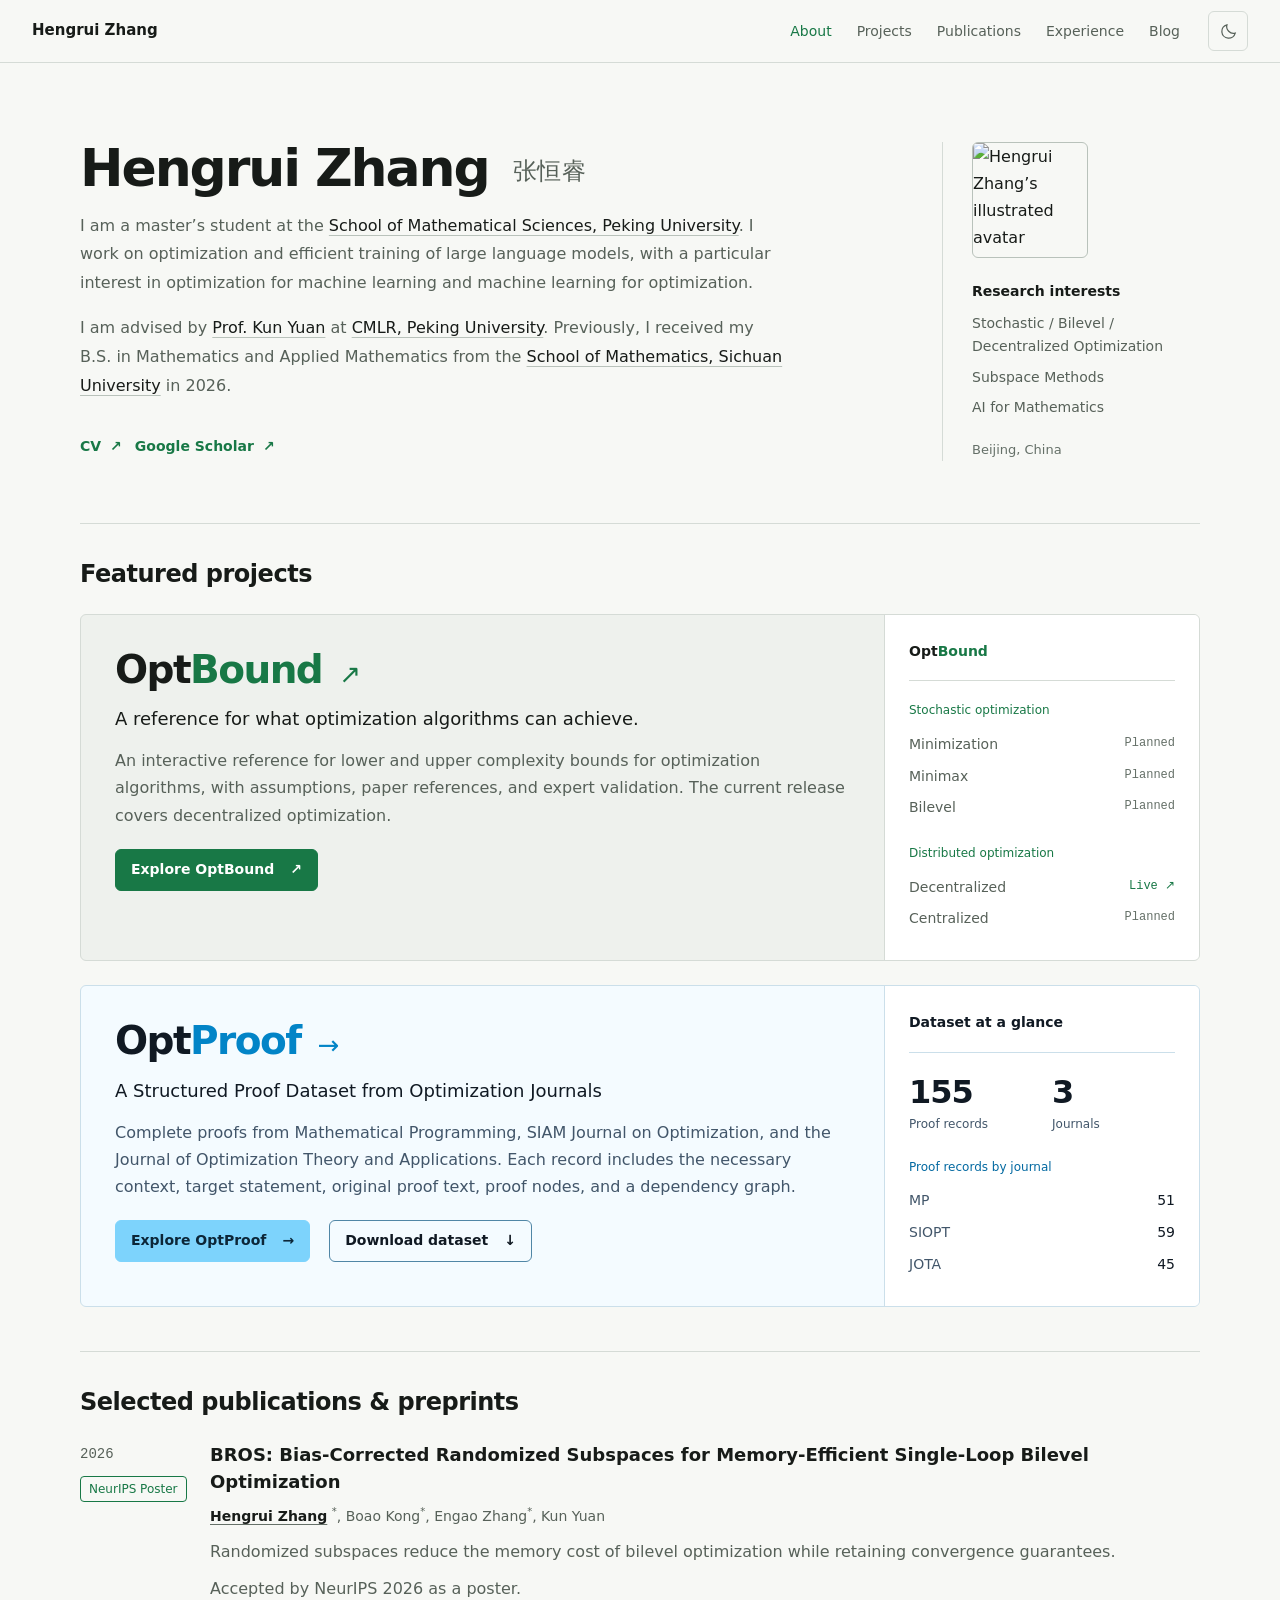
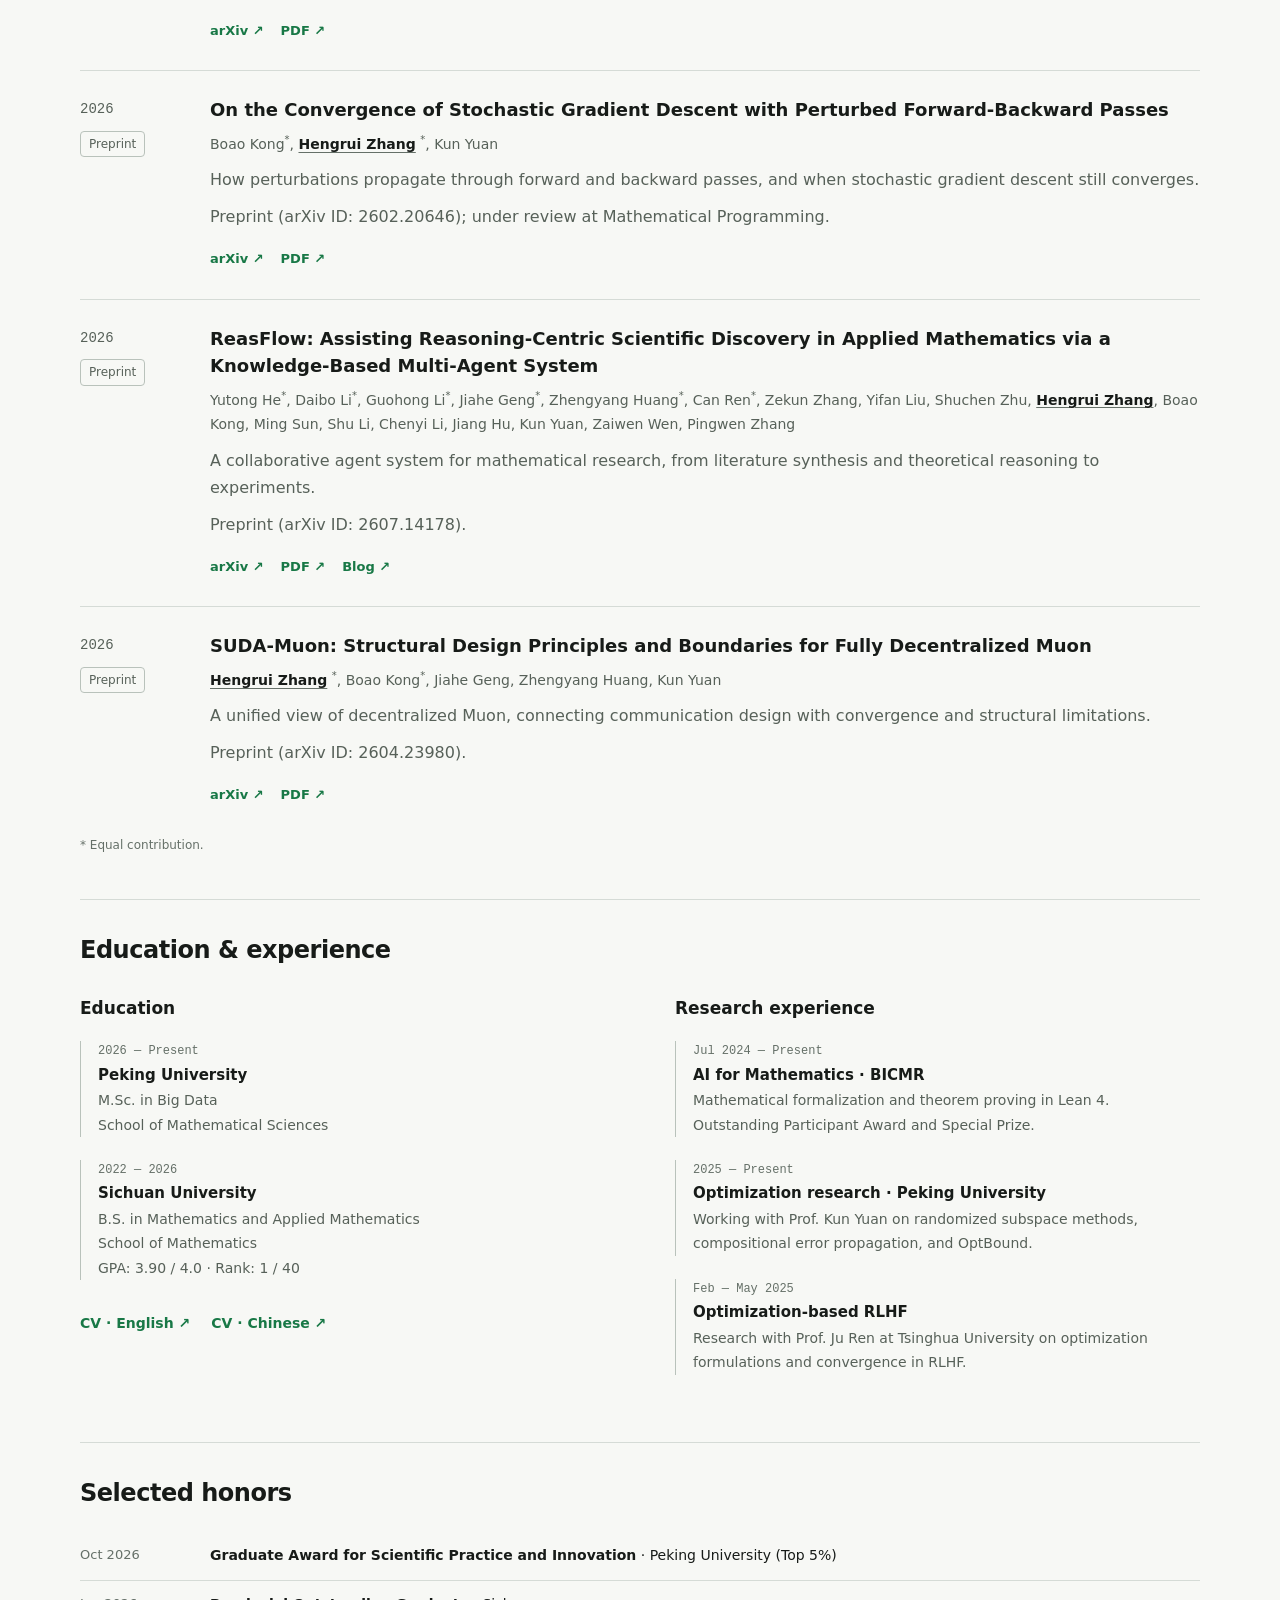
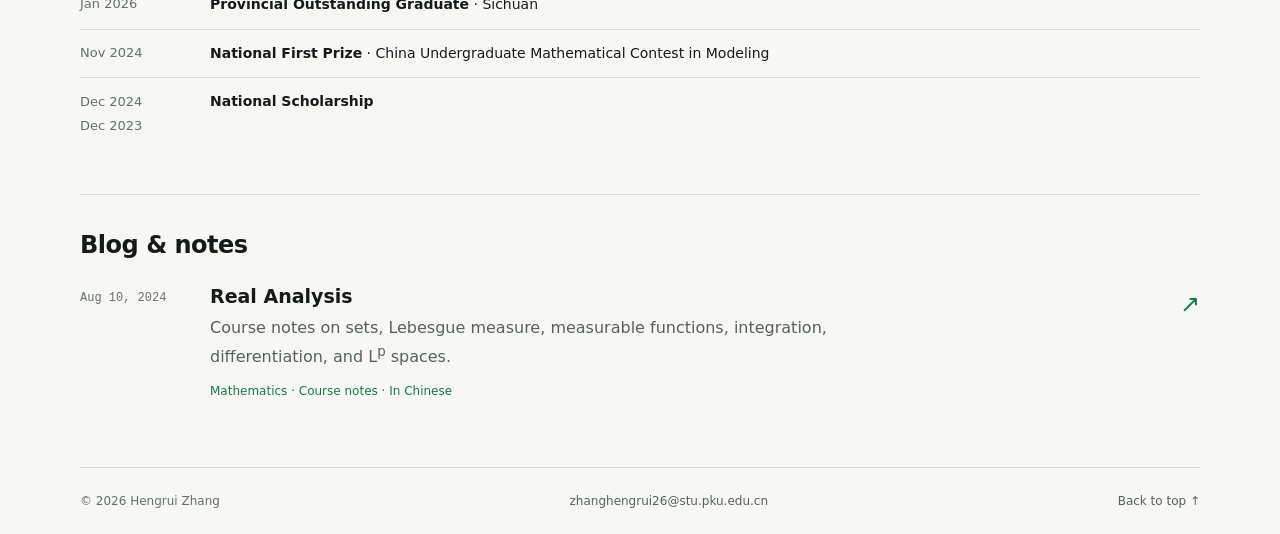
==== commit 28de44ab: "Default personal pages and OptProof to light mode" ====
--- a/index.html
+++ b/index.html
@@ -1,11 +1,11 @@
 <!doctype html>
-<html lang="en" data-theme="dark">
+<html lang="en" data-theme="light">
 <head>
 <meta charset="utf-8">
 <meta name="viewport" content="width=device-width, initial-scale=1">
 <title>Hengrui Zhang · 张恒睿</title>
 <meta name="description" content="Hengrui Zhang, master's student at Peking University. Optimization and machine learning research, selected papers, OptBound, OptProof, and mathematical notes.">
-<meta name="theme-color" content="#161817">
+<meta name="theme-color" content="#f7f8f5">
 <meta property="og:type" content="website">
 <meta property="og:title" content="Hengrui Zhang · 张恒睿">
 <meta property="og:description" content="Optimization and machine learning. Research, papers, OptBound, OptProof, and mathematical notes.">
@@ -13,11 +13,11 @@
 <meta name="twitter:card" content="summary">
 <link rel="canonical" href="https://zhr.xyz/">
 <link rel="icon" href="/assets/favicon.svg?v=r1" type="image/svg+xml">
-<script src="/assets/theme.js">
+<script src="/assets/theme.js?v=light-default-20261104">
 </script>
 <link rel="stylesheet" href="/assets/site.css?v=accepted1">
 <link rel="stylesheet" href="/assets/optproof-project.css?v=2">
-<script src="/assets/site.js?v=nav2" defer>
+<script src="/assets/site.js?v=light-default-20261104" defer>
 </script>
 </head>
 <body id="top">
@@ -77,13 +77,13 @@
 <article class="featured-project">
 <div class="project-description">
 <h3>
-<a href="http://optbound.reaslab.io/"><span class="optbound-wordmark"><span class="wordmark-opt">Opt</span><span class="wordmark-bound">Bound</span></span> <span class="project-arrow" aria-hidden="true">↗</span>
+<a href="http://optbound.reaslab.io/?v=light-default-20261104"><span class="optbound-wordmark"><span class="wordmark-opt">Opt</span><span class="wordmark-bound">Bound</span></span> <span class="project-arrow" aria-hidden="true">↗</span>
 </a>
 </h3>
 <p class="project-deck">A reference for what optimization algorithms can achieve.</p>
 <p class="muted">An interactive reference for lower and upper complexity bounds for optimization algorithms, with assumptions, paper references, and expert validation. The current release covers decentralized optimization.</p>
 <div class="project-links">
-<a class="button primary" href="http://optbound.reaslab.io/">Explore OptBound <span aria-hidden="true">↗</span>
+<a class="button primary" href="http://optbound.reaslab.io/?v=light-default-20261104">Explore OptBound <span aria-hidden="true">↗</span>
 </a>
 </div>
 </div>
@@ -93,18 +93,18 @@
 </div>
 <div class="index-group">
 <span class="index-label">Stochastic optimization</span>
-<a href="http://optbound.reaslab.io/?suite=stochastic-minimization">Minimization <span class="suite-status">Planned</span>
-</a>
-<a href="http://optbound.reaslab.io/?suite=stochastic-minimax">Minimax <span class="suite-status">Planned</span>
-</a>
-<a href="http://optbound.reaslab.io/?suite=stochastic-bilevel">Bilevel <span class="suite-status">Planned</span>
+<a href="http://optbound.reaslab.io/?suite=stochastic-minimization&amp;v=light-default-20261104">Minimization <span class="suite-status">Planned</span>
+</a>
+<a href="http://optbound.reaslab.io/?suite=stochastic-minimax&amp;v=light-default-20261104">Minimax <span class="suite-status">Planned</span>
+</a>
+<a href="http://optbound.reaslab.io/?suite=stochastic-bilevel&amp;v=light-default-20261104">Bilevel <span class="suite-status">Planned</span>
 </a>
 </div>
 <div class="index-group">
 <span class="index-label">Distributed optimization</span>
-<a href="http://optbound.reaslab.io/?suite=decentralized">Decentralized <span class="suite-status available">Live ↗</span>
-</a>
-<a href="http://optbound.reaslab.io/?suite=centralized">Centralized <span class="suite-status">Planned</span>
+<a href="http://optbound.reaslab.io/?suite=decentralized&amp;v=light-default-20261104">Decentralized <span class="suite-status available">Live ↗</span>
+</a>
+<a href="http://optbound.reaslab.io/?suite=centralized&amp;v=light-default-20261104">Centralized <span class="suite-status">Planned</span>
 </a>
 </div>
 </div>
@@ -112,13 +112,13 @@
 <article class="featured-project optproof-card">
 <div class="project-description">
 <h3>
-<a href="/optproof/"><span class="optproof-wordmark"><span class="wordmark-opt">Opt</span><span class="wordmark-proof">Proof</span></span> <span class="project-arrow" aria-hidden="true">→</span>
+<a href="/optproof/?v=light-default-20261104"><span class="optproof-wordmark"><span class="wordmark-opt">Opt</span><span class="wordmark-proof">Proof</span></span> <span class="project-arrow" aria-hidden="true">→</span>
 </a>
 </h3>
 <p class="project-deck">A Structured Proof Dataset from Optimization Journals</p>
 <p class="muted">Complete proofs from <em>Mathematical Programming</em>, <em>SIAM Journal on Optimization</em>, and the <em>Journal of Optimization Theory and Applications</em>. Each record includes the necessary context, target statement, original proof text, proof nodes, and a dependency graph.</p>
 <div class="project-links">
-<a class="button primary" href="/optproof/">Explore OptProof <span aria-hidden="true">→</span>
+<a class="button primary" href="/optproof/?v=light-default-20261104">Explore OptProof <span aria-hidden="true">→</span>
 </a>
 <a class="button" href="/optproof/downloads/optproof.jsonl.gz" download>Download dataset <span aria-hidden="true">↓</span>
 </a>
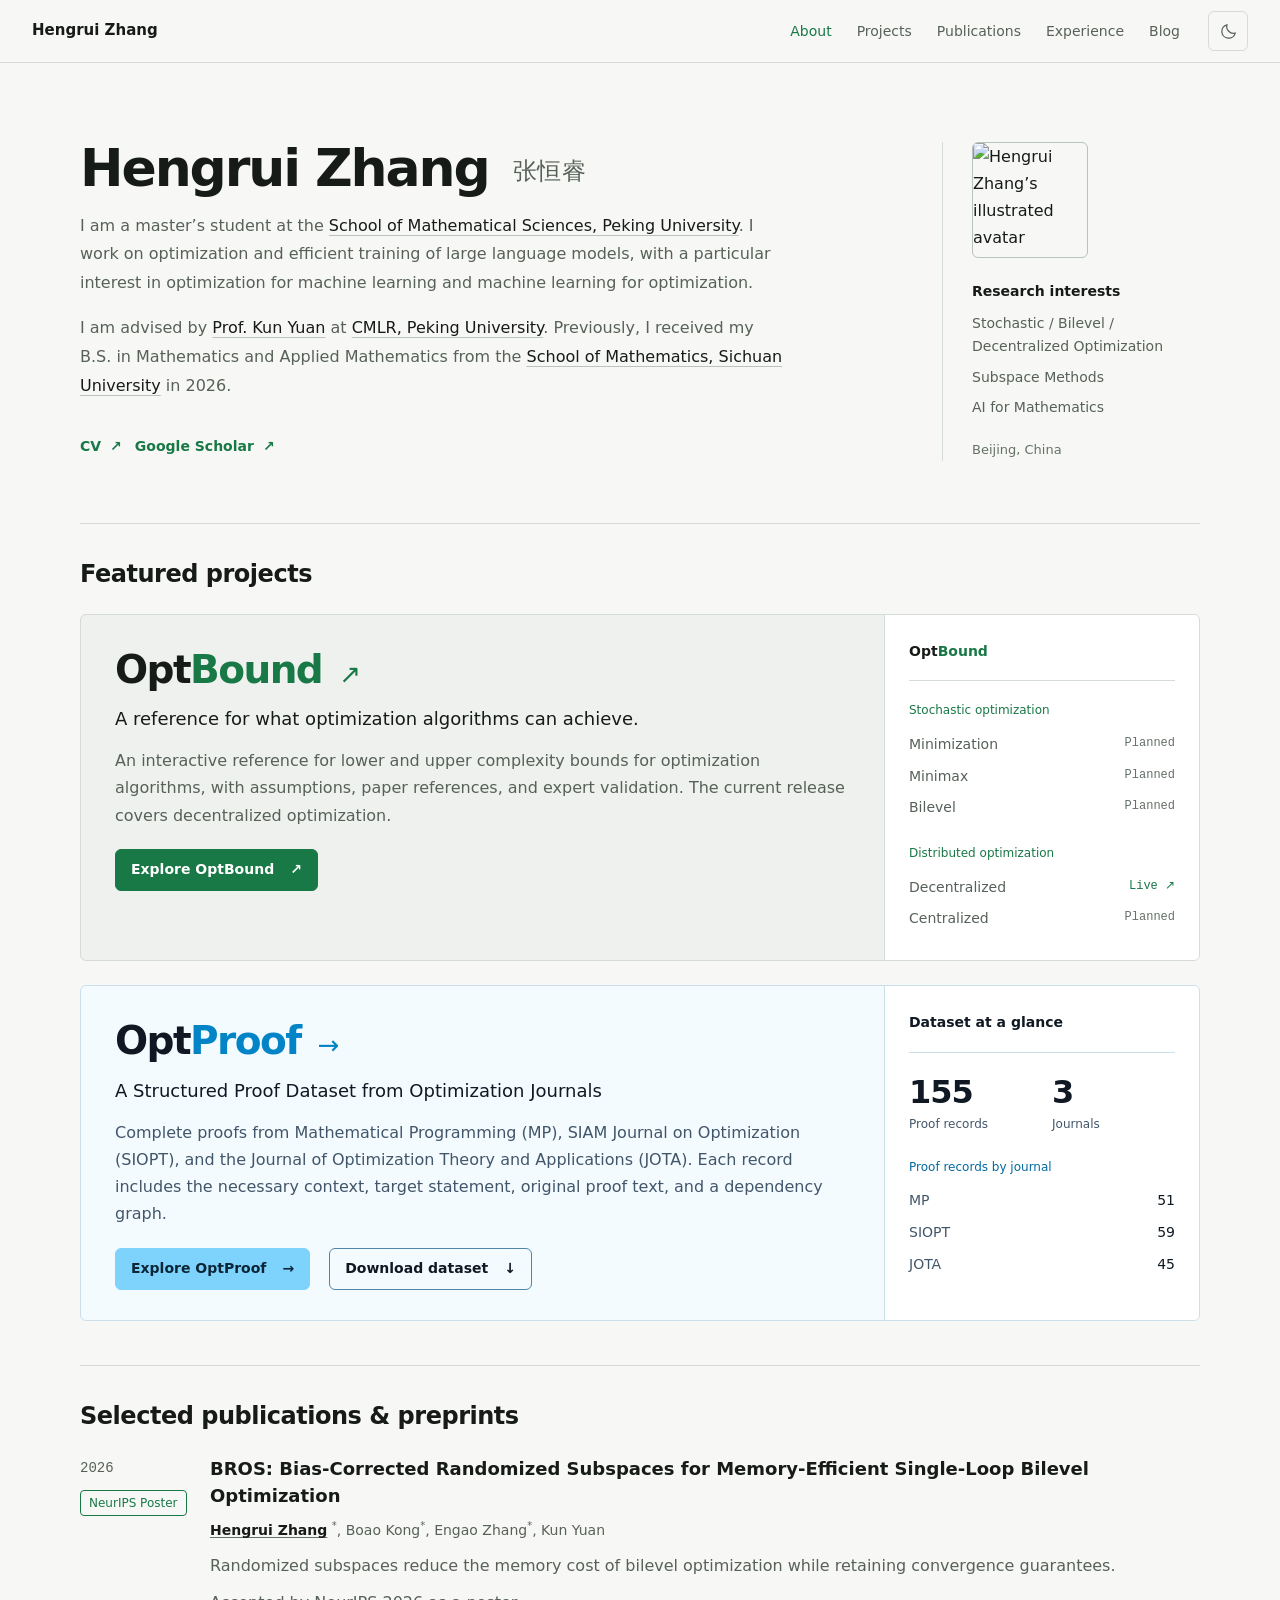
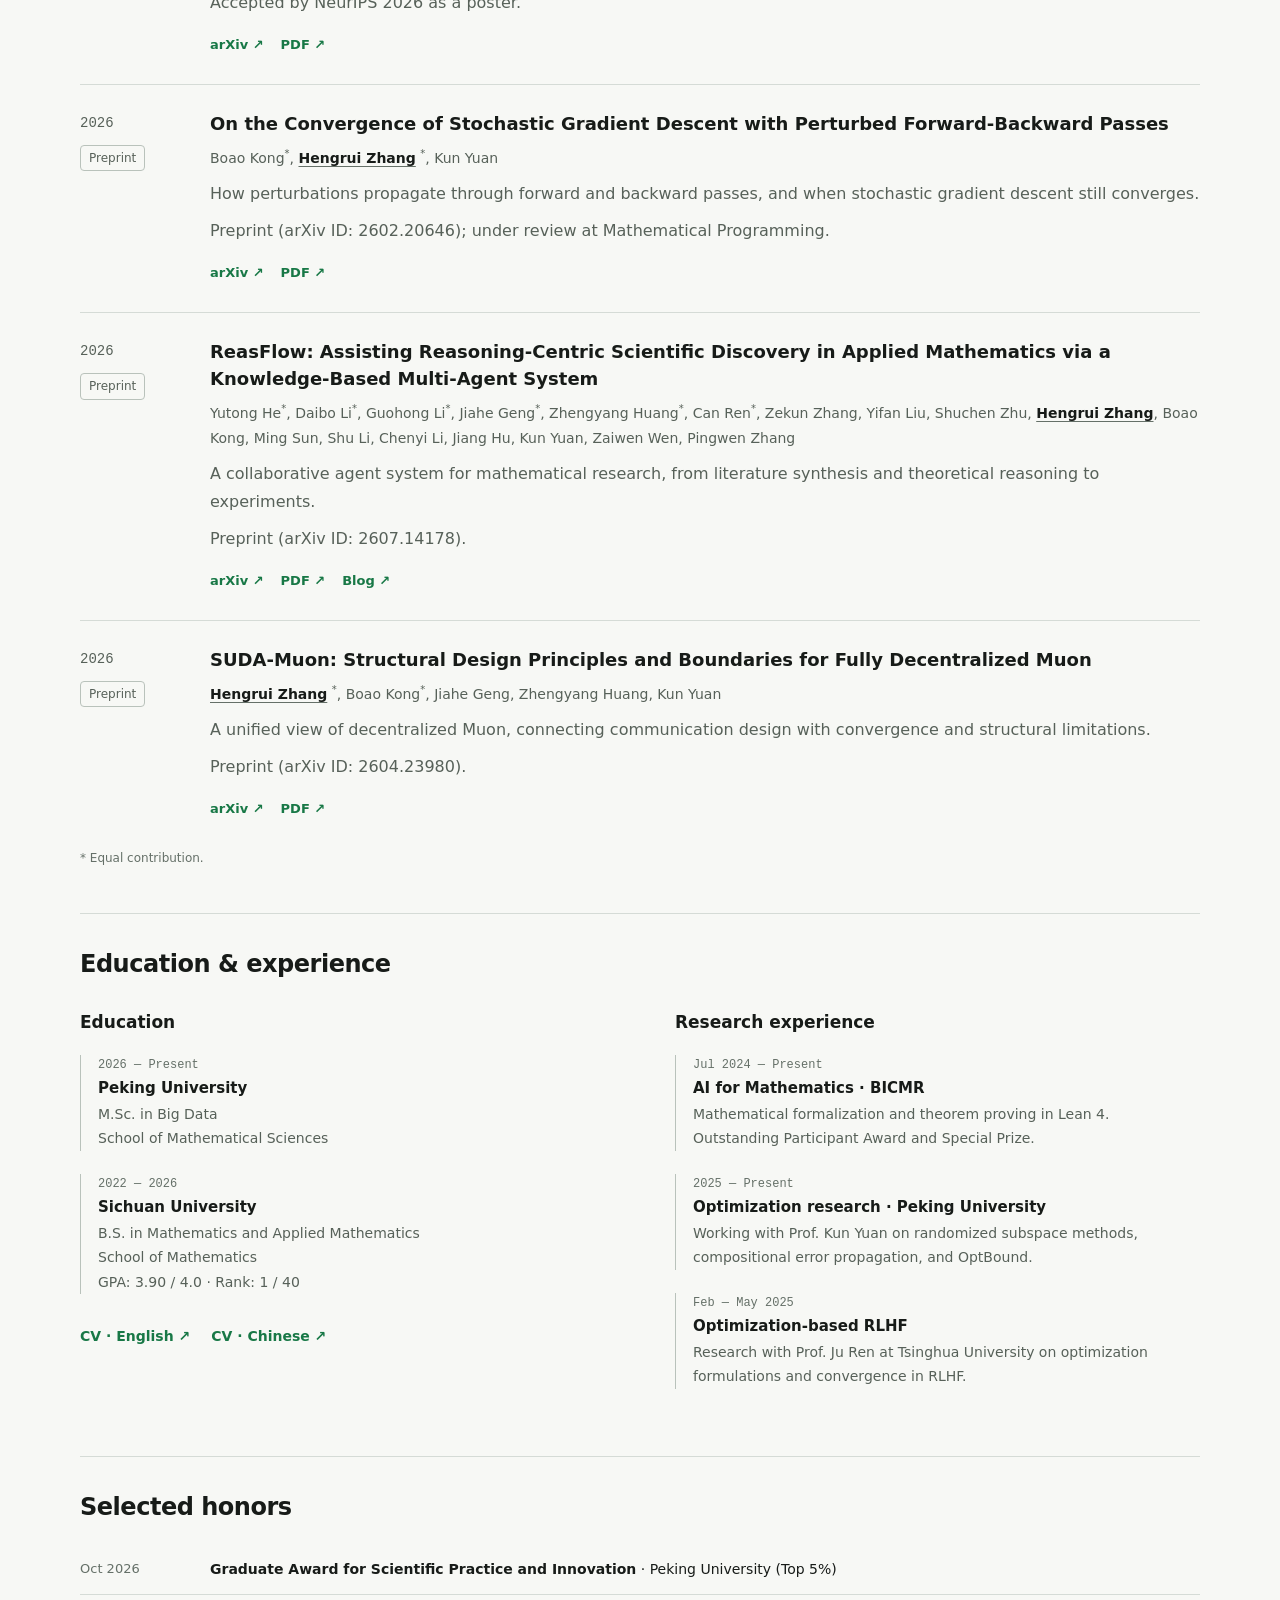
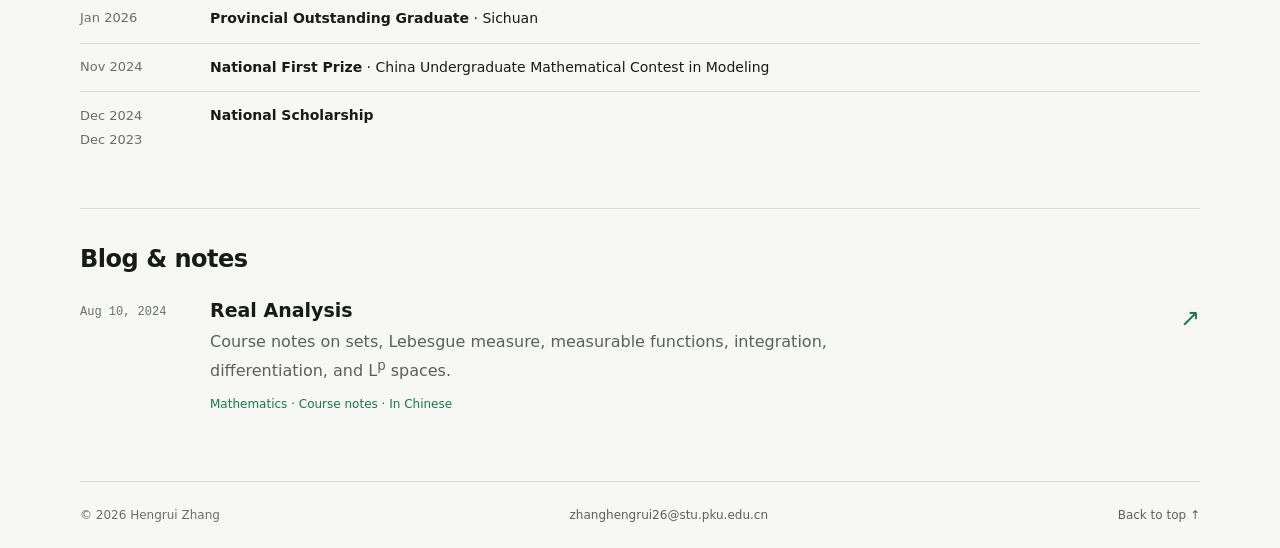
==== commit 28b9ed6b: "Refine OptProof project description and journal abbreviations" ====
--- a/index.html
+++ b/index.html
@@ -116,7 +116,7 @@
 </a>
 </h3>
 <p class="project-deck">A Structured Proof Dataset from Optimization Journals</p>
-<p class="muted">Complete proofs from <em>Mathematical Programming</em>, <em>SIAM Journal on Optimization</em>, and the <em>Journal of Optimization Theory and Applications</em>. Each record includes the necessary context, target statement, original proof text, proof nodes, and a dependency graph.</p>
+<p class="muted">Complete proofs from <em>Mathematical Programming (MP)</em>, <em>SIAM Journal on Optimization (SIOPT)</em>, and the <em>Journal of Optimization Theory and Applications (JOTA)</em>. Each record includes the necessary context, target statement, original proof text, and a dependency graph.</p>
 <div class="project-links">
 <a class="button primary" href="/optproof/?v=light-default-20261104">Explore OptProof <span aria-hidden="true">→</span>
 </a>
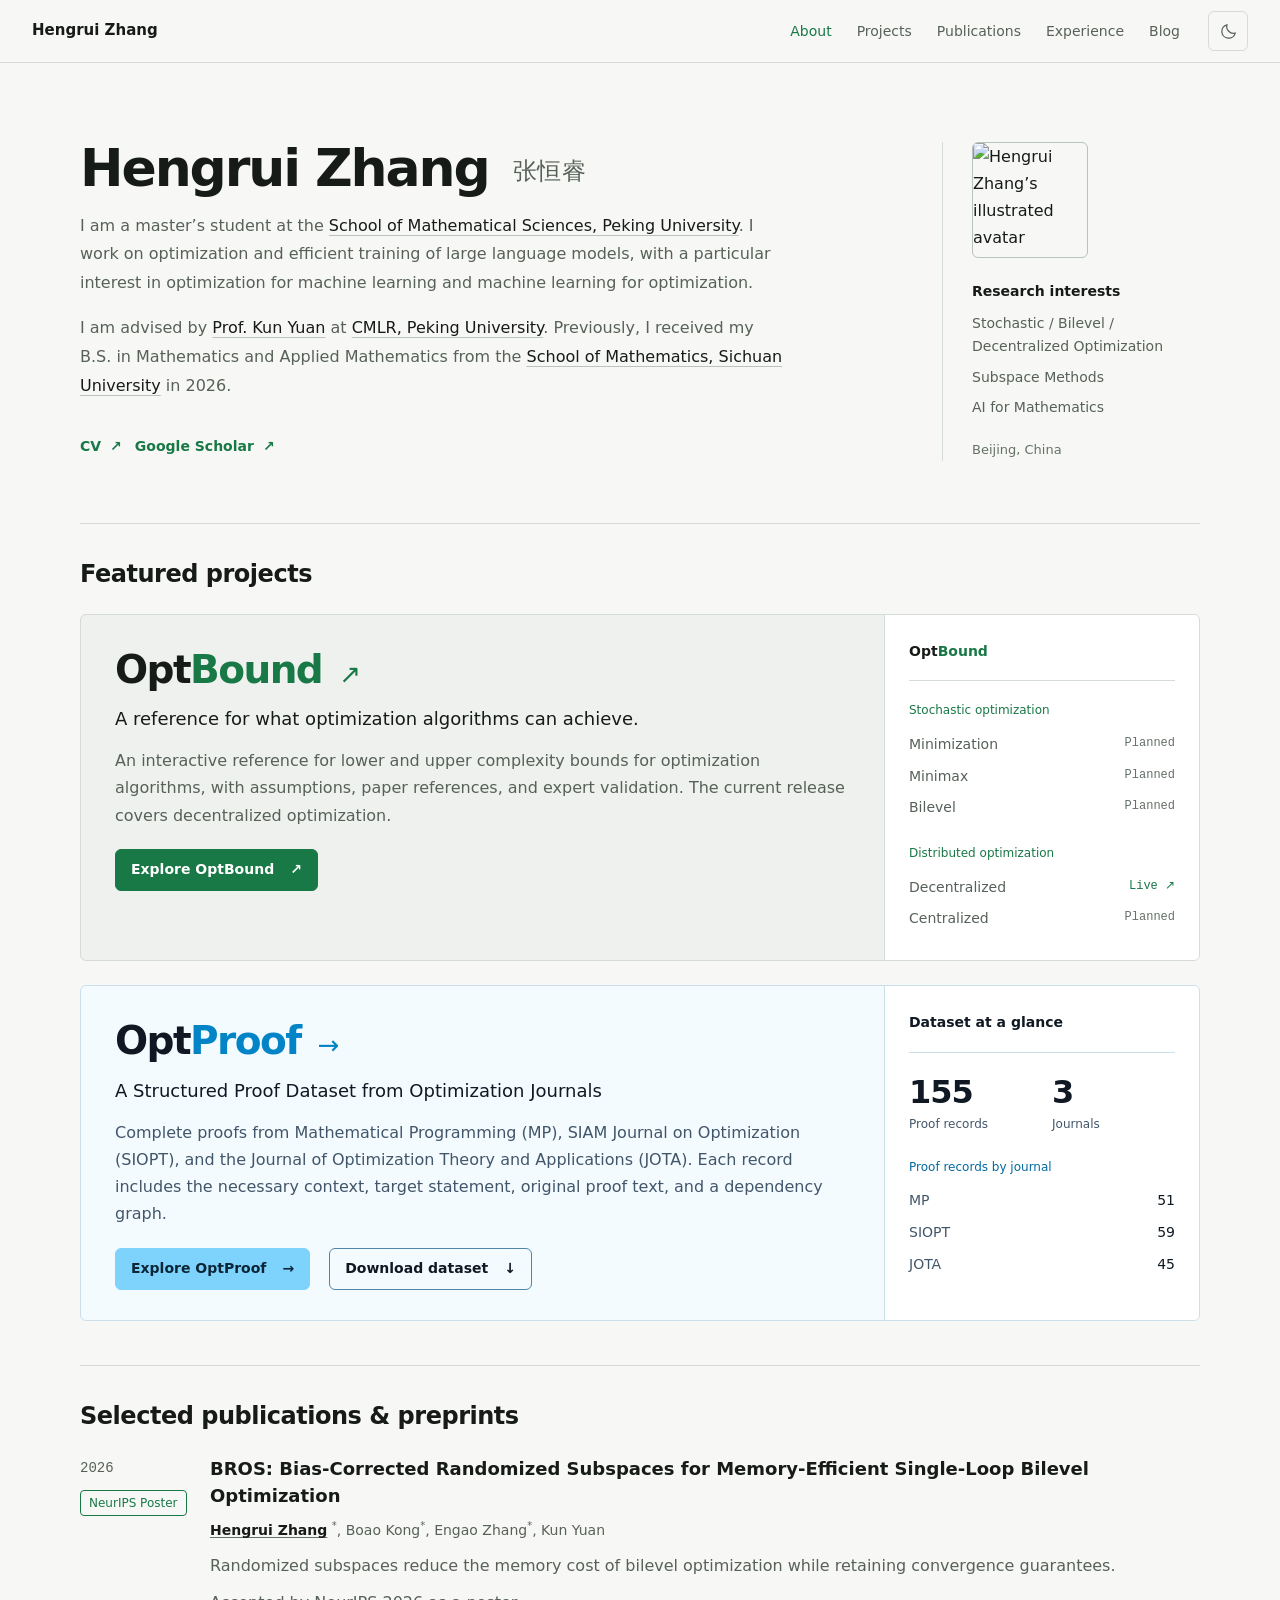
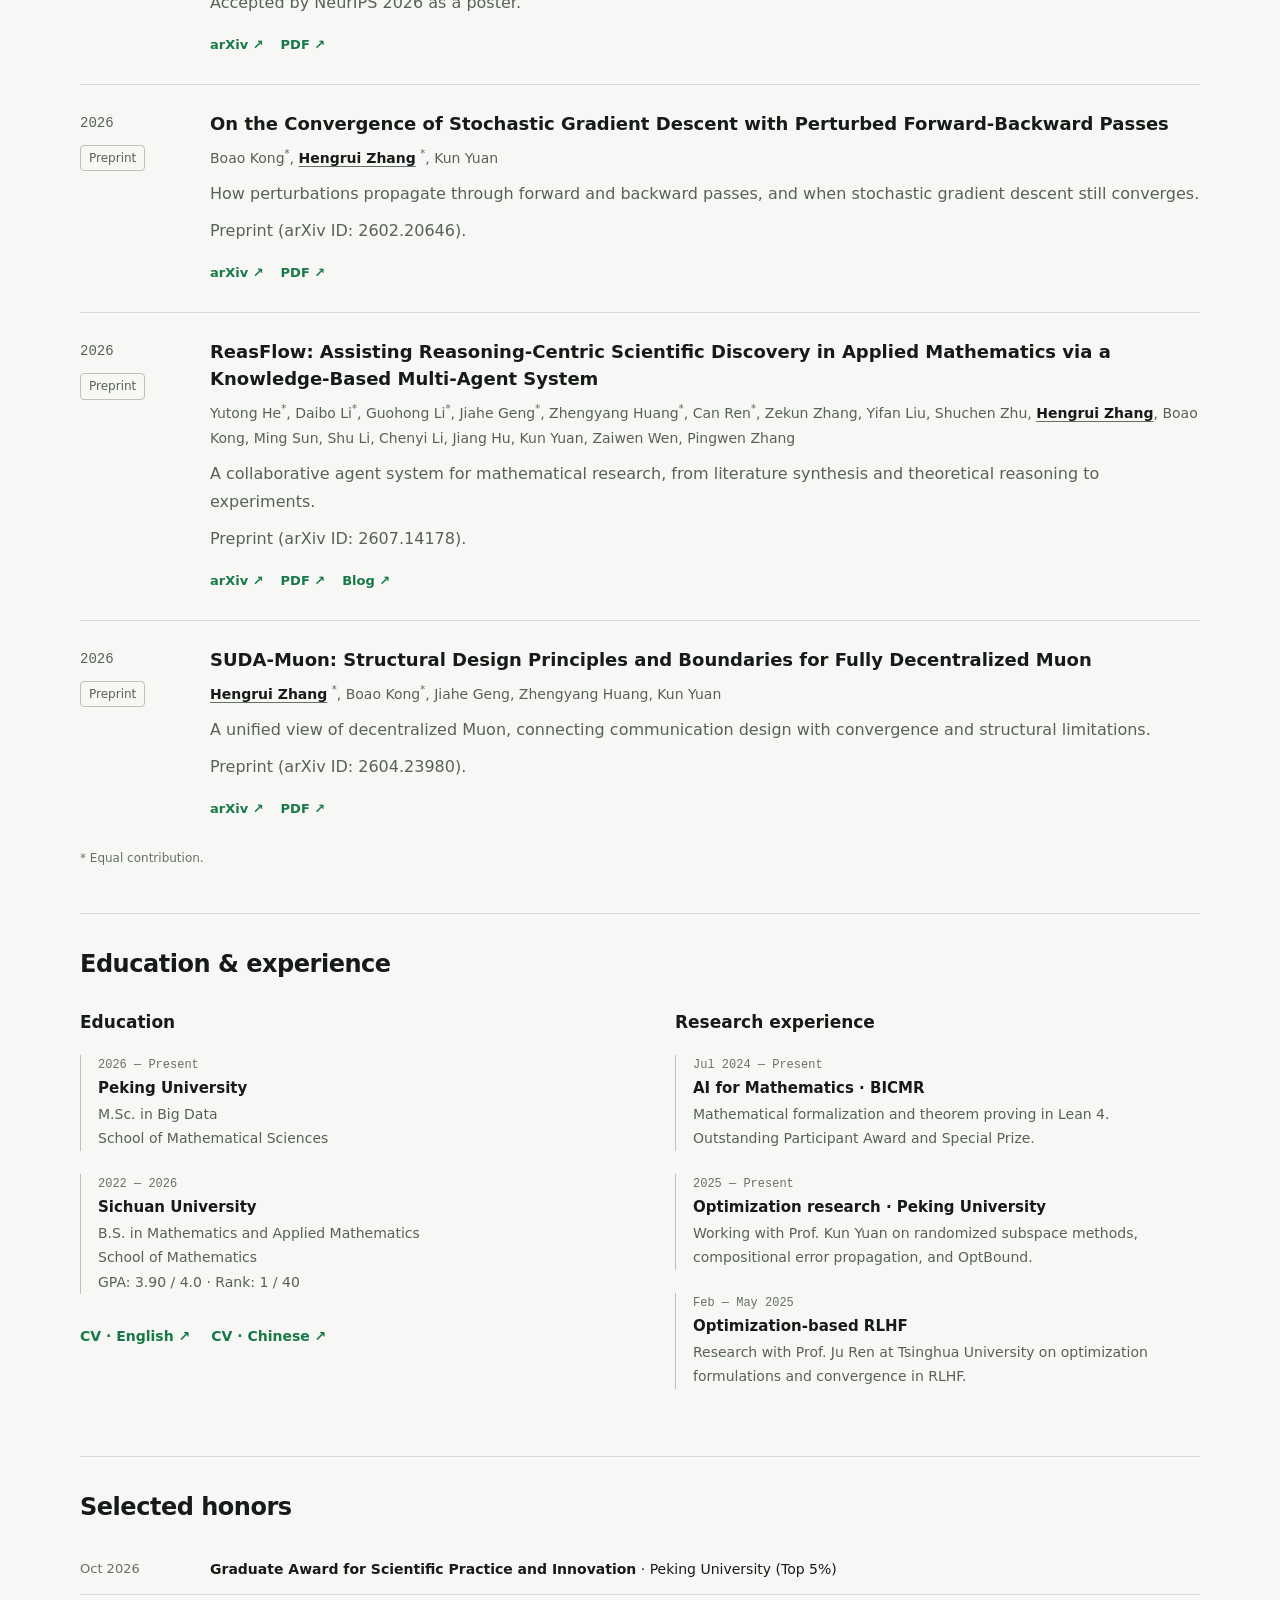
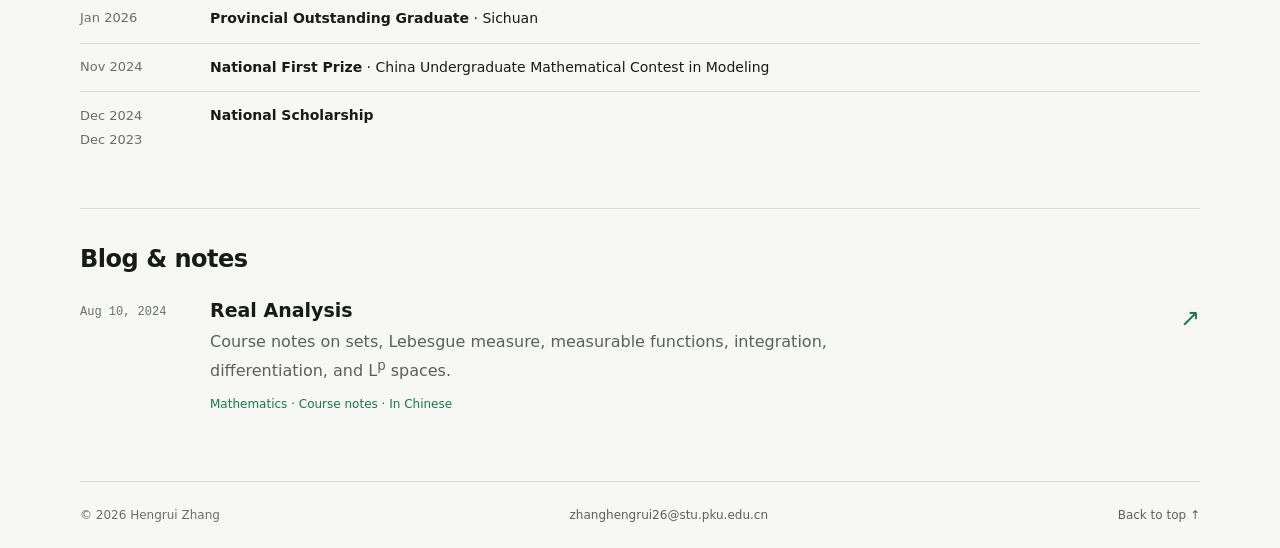
==== commit f091f659: "Show preprint status only on the homepage and in public CVs" ====
--- a/index.html
+++ b/index.html
@@ -53,7 +53,7 @@
 <p>I am advised by <a href="https://kunyuan827.github.io/">Prof. Kun Yuan</a> at <a href="https://cmlr.pku.edu.cn/" title="Center for Machine Learning Research, Peking University">CMLR, Peking University</a>. Previously, I received my B.S. in Mathematics and Applied Mathematics from the <a href="https://math.scu.edu.cn/">School of Mathematics, Sichuan University</a> in 2026.</p>
 </div>
 <div class="profile-links">
-<a class="text-link" href="/files/Hengrui_Zhang_CV_20261102_v3.pdf" target="_blank" rel="noopener">CV <span aria-hidden="true">↗</span>
+<a class="text-link" href="/files/Hengrui_Zhang_CV_20261105.pdf" target="_blank" rel="noopener">CV <span aria-hidden="true">↗</span>
 </a>
 <a class="text-link" href="https://scholar.google.com/citations?user=48njd3kAAAAJ&amp;hl=en">Google Scholar <span aria-hidden="true">↗</span>
 </a>
@@ -181,7 +181,7 @@
 <p class="authors">Boao Kong<sup>*</sup>, <strong>Hengrui Zhang</strong>
 <sup>*</sup>, Kun Yuan</p>
 <p class="paper-summary">How perturbations propagate through forward and backward passes, and when stochastic gradient descent still converges.</p>
-<p class="paper-status muted">Preprint (arXiv ID: 2602.20646); under review at <em>Mathematical Programming</em>.</p>
+<p class="paper-status muted">Preprint (arXiv ID: 2602.20646).</p>
 <div class="paper-links">
 <a href="https://arxiv.org/abs/2602.20646">arXiv ↗</a>
 <a href="https://arxiv.org/pdf/2602.20646" target="_blank" rel="noopener">PDF ↗</a>
@@ -247,8 +247,8 @@
 <p>B.S. in Mathematics and Applied Mathematics<br>School of Mathematics<br>GPA: 3.90 / 4.0 · Rank: 1 / 40</p>
 </div>
 <div class="cv-links">
-<a class="text-link" href="/files/Hengrui_Zhang_CV_20261102_v3.pdf" target="_blank" rel="noopener">CV · English ↗</a>
-<a class="text-link" href="/files/Hengrui_Zhang_CV_ZH_20261102_v2.pdf" target="_blank" rel="noopener">CV · Chinese ↗</a>
+<a class="text-link" href="/files/Hengrui_Zhang_CV_20261105.pdf" target="_blank" rel="noopener">CV · English ↗</a>
+<a class="text-link" href="/files/Hengrui_Zhang_CV_ZH_20261105.pdf" target="_blank" rel="noopener">CV · Chinese ↗</a>
 </div>
 </div>
 <div>
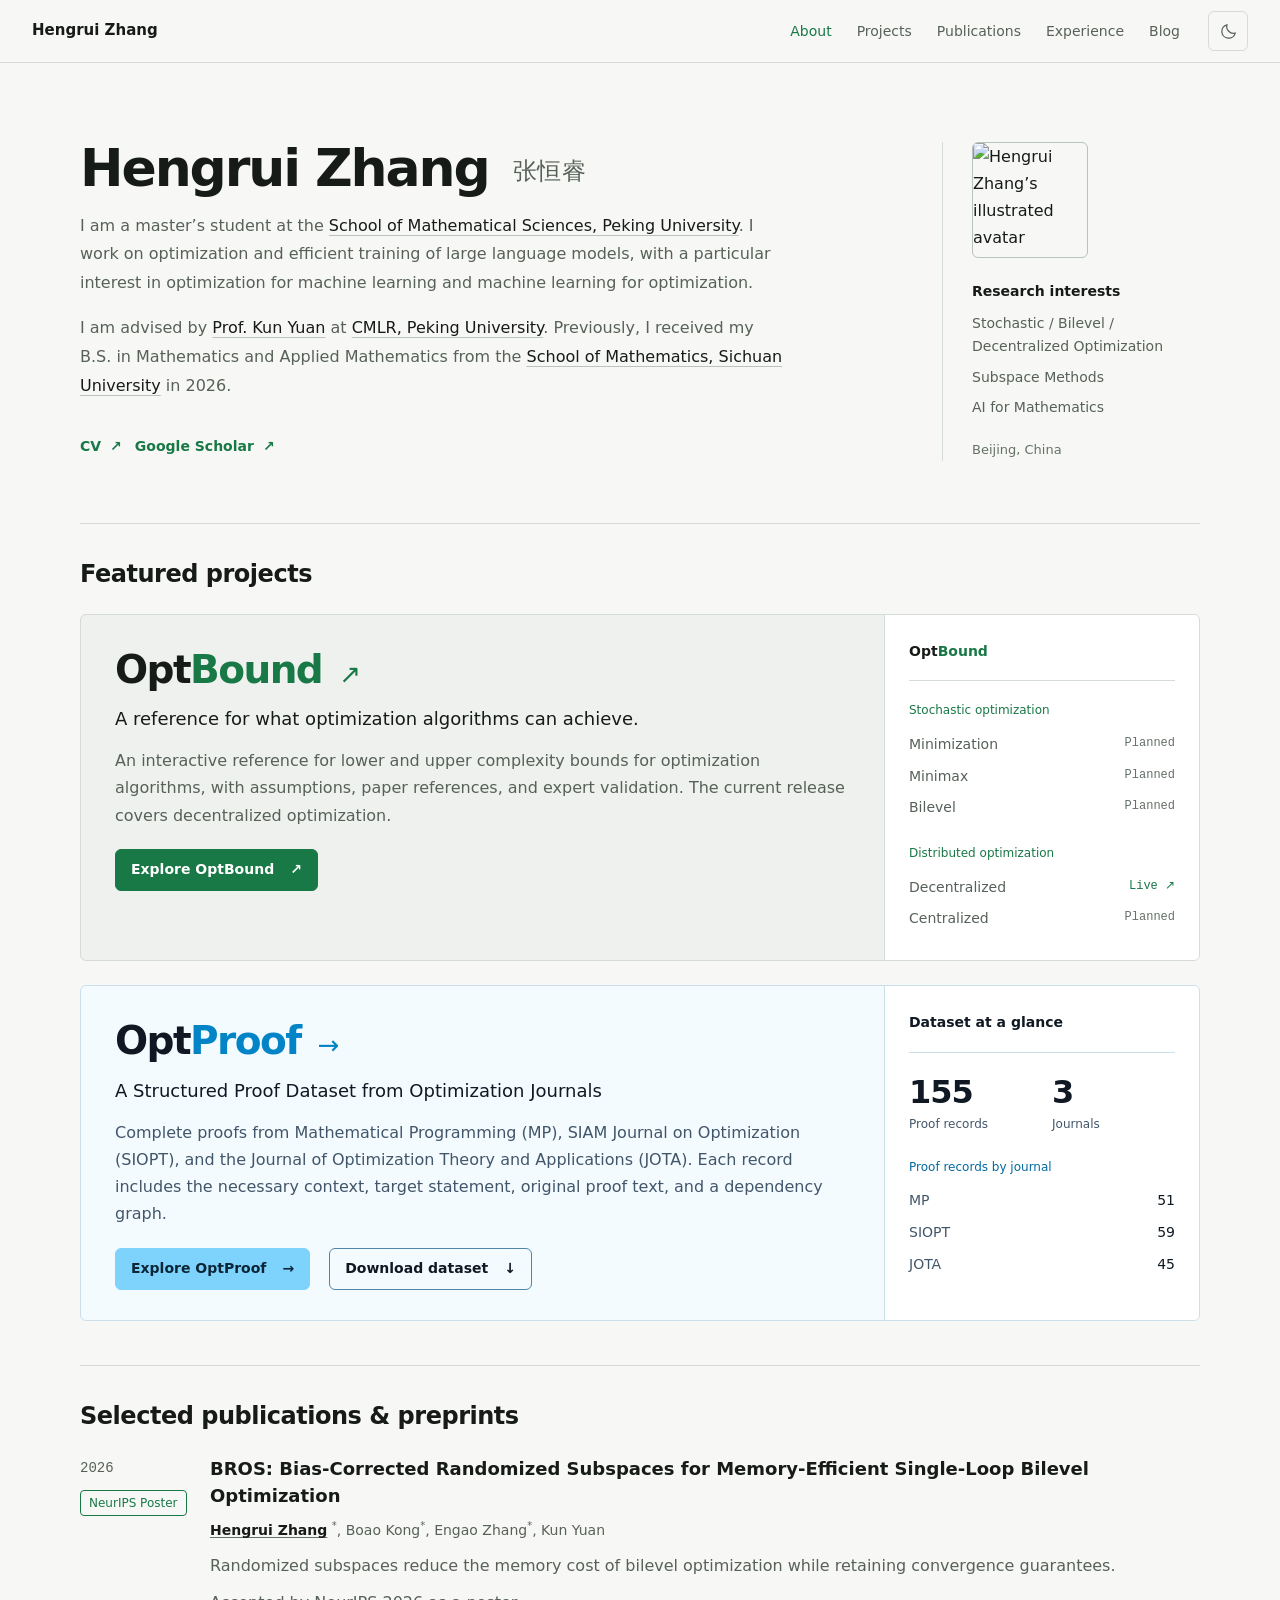
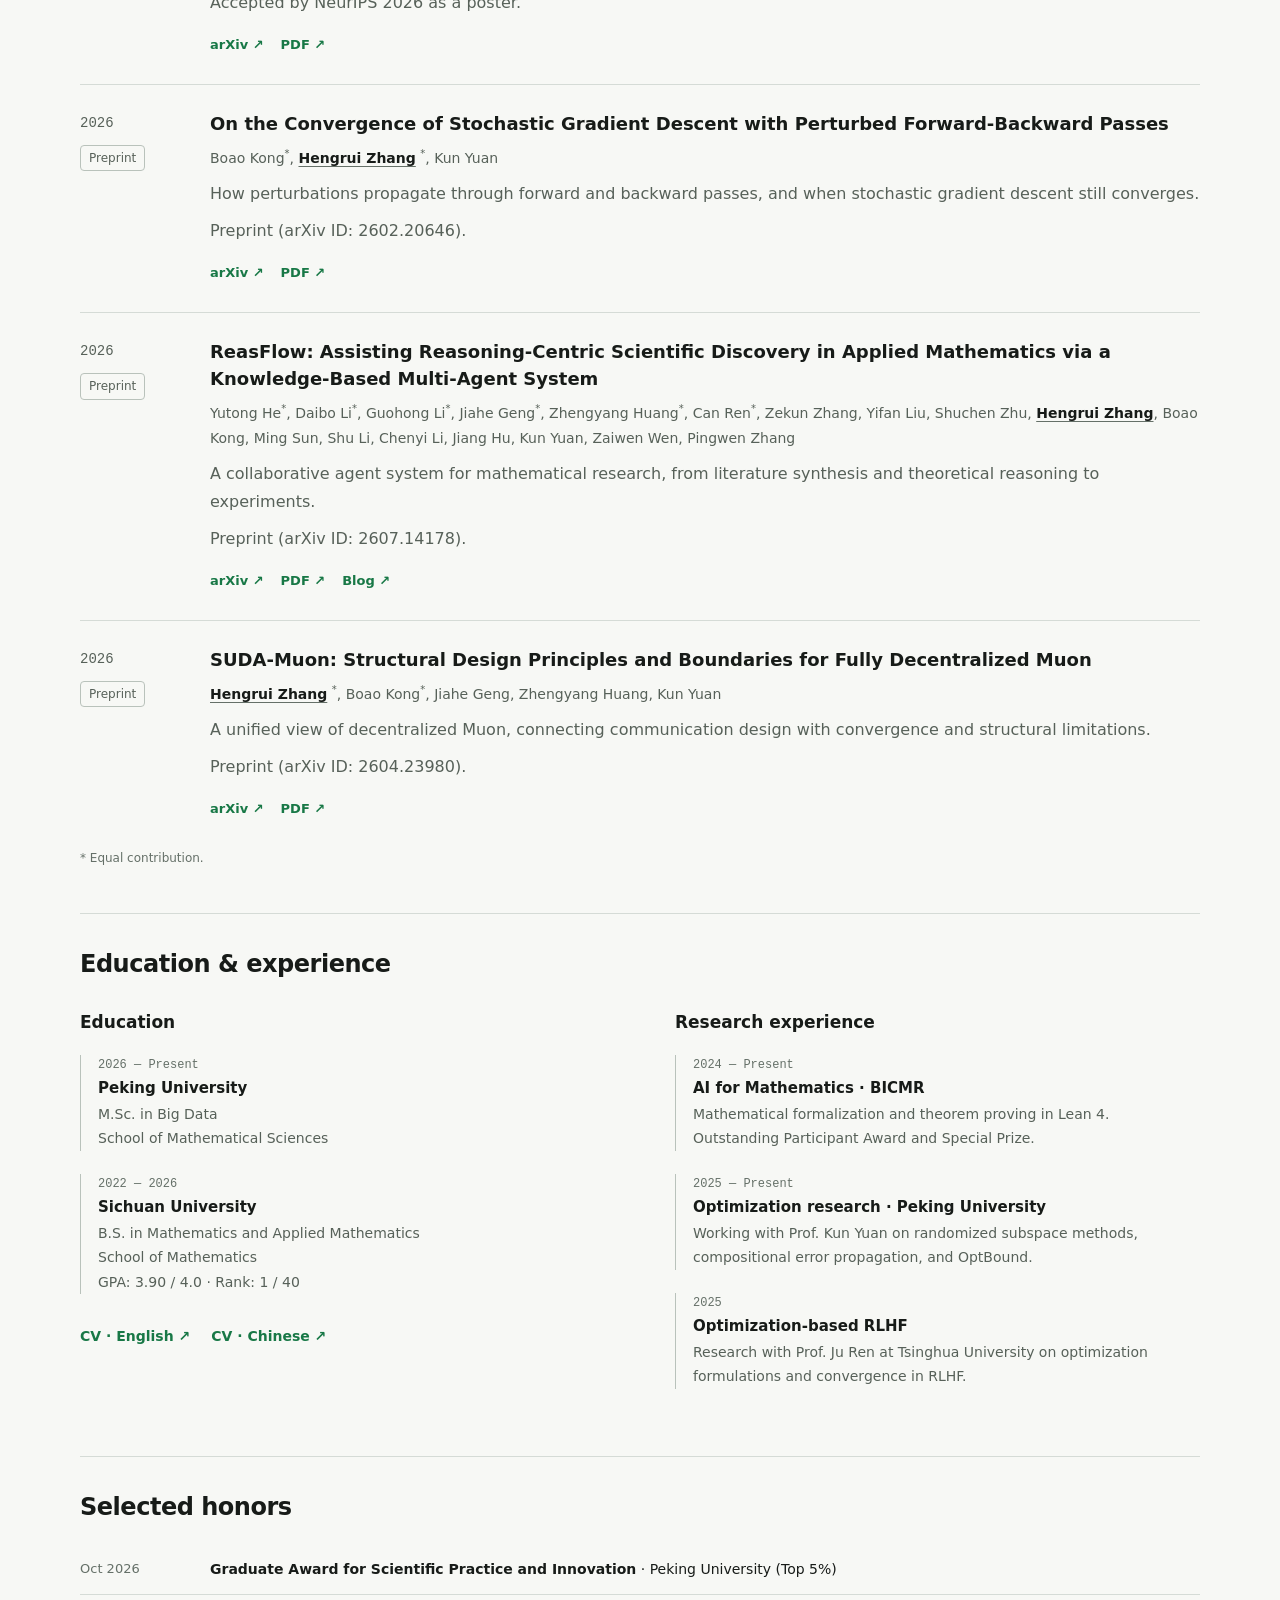
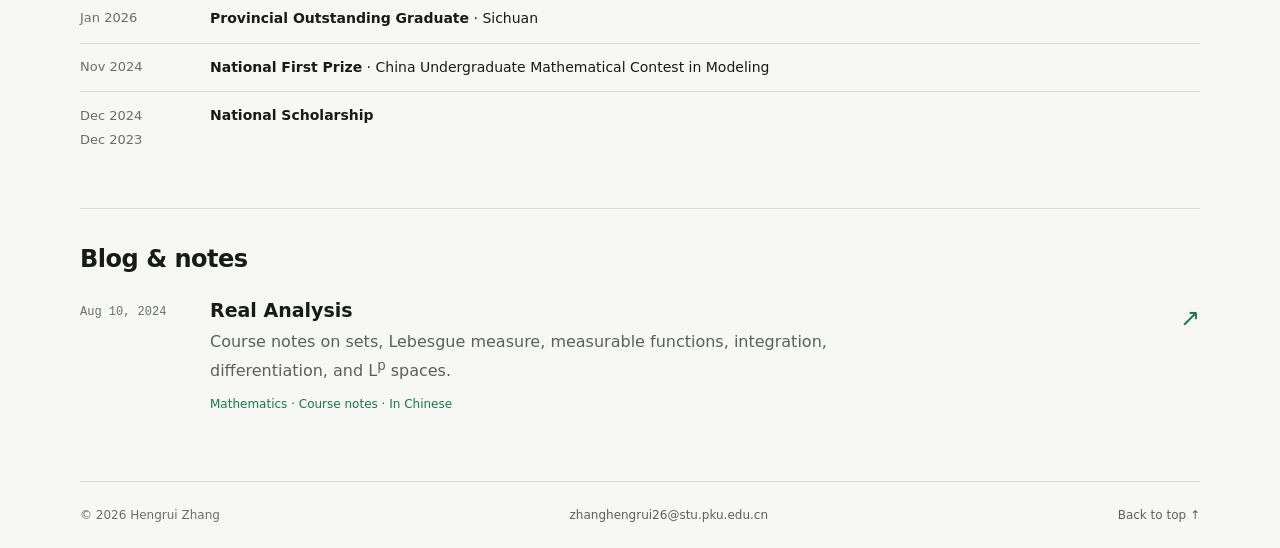
==== commit 5755714c: "Use years for homepage research experience dates" ====
--- a/index.html
+++ b/index.html
@@ -254,7 +254,7 @@
 <div>
 <h3>Research experience</h3>
 <div class="timeline-item">
-<span class="timeline-date">Jul 2024 — Present</span>
+<span class="timeline-date">2024 — Present</span>
 <h4>AI for Mathematics · BICMR</h4>
 <p>Mathematical formalization and theorem proving in Lean 4. Outstanding Participant Award and Special Prize.</p>
 </div>
@@ -264,7 +264,7 @@
 <p>Working with Prof. Kun Yuan on randomized subspace methods, compositional error propagation, and OptBound.</p>
 </div>
 <div class="timeline-item">
-<span class="timeline-date">Feb — May 2025</span>
+<span class="timeline-date">2025</span>
 <h4>Optimization-based RLHF</h4>
 <p>Research with Prof. Ju Ren at Tsinghua University on optimization formulations and convergence in RLHF.</p>
 </div>
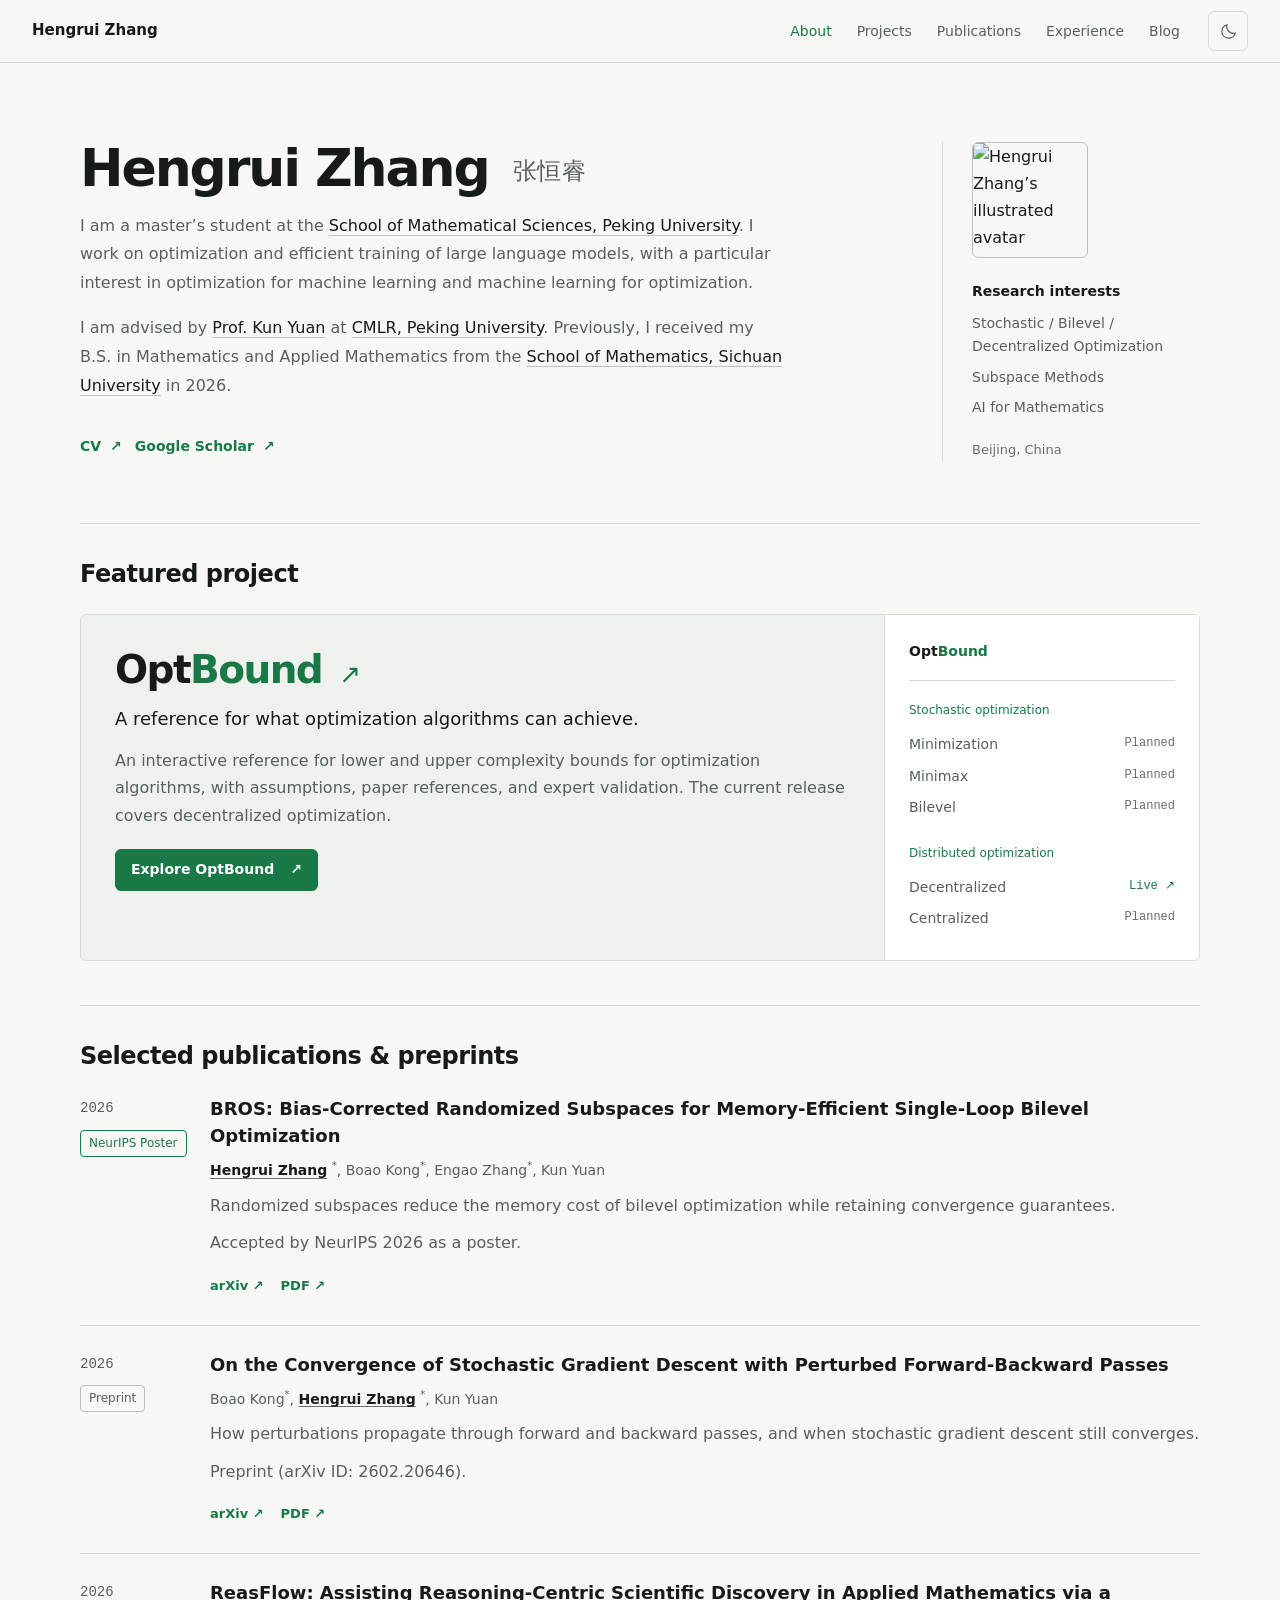
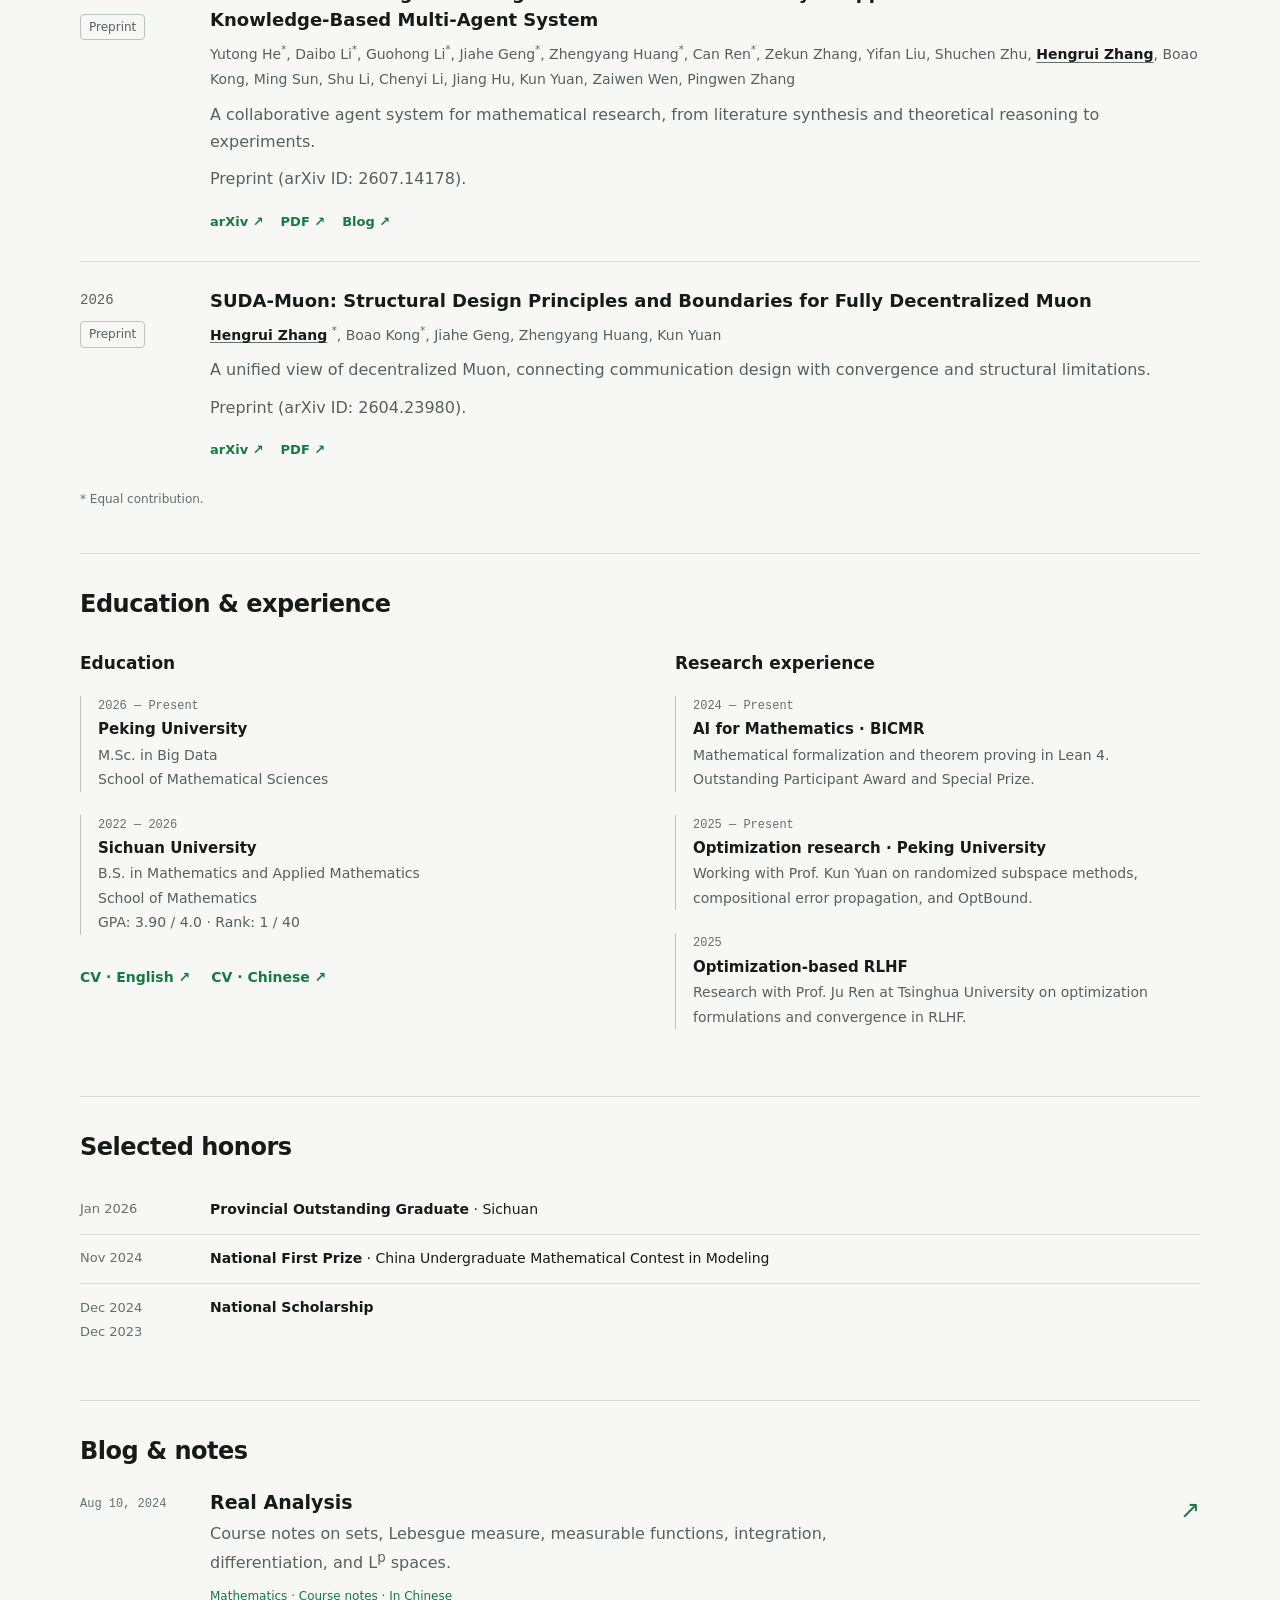
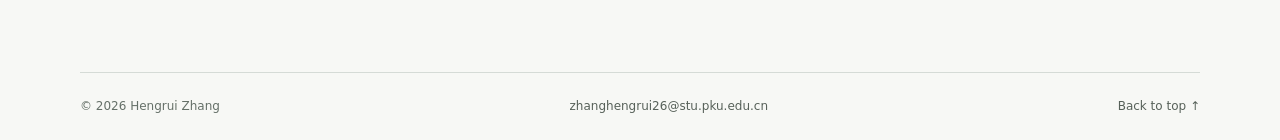
==== commit 956001f4: "Hide OptProof and research award from homepage and public CVs" ====
--- a/index.html
+++ b/index.html
@@ -4,11 +4,11 @@
 <meta charset="utf-8">
 <meta name="viewport" content="width=device-width, initial-scale=1">
 <title>Hengrui Zhang · 张恒睿</title>
-<meta name="description" content="Hengrui Zhang, master's student at Peking University. Optimization and machine learning research, selected papers, OptBound, OptProof, and mathematical notes.">
+<meta name="description" content="Hengrui Zhang, master's student at Peking University. Optimization and machine learning research, selected papers, OptBound and mathematical notes.">
 <meta name="theme-color" content="#f7f8f5">
 <meta property="og:type" content="website">
 <meta property="og:title" content="Hengrui Zhang · 张恒睿">
-<meta property="og:description" content="Optimization and machine learning. Research, papers, OptBound, OptProof, and mathematical notes.">
+<meta property="og:description" content="Optimization and machine learning. Research, papers, OptBound and mathematical notes.">
 <meta property="og:url" content="https://zhr.xyz/">
 <meta name="twitter:card" content="summary">
 <link rel="canonical" href="https://zhr.xyz/">
@@ -16,7 +16,6 @@
 <script src="/assets/theme.js?v=light-default-20261104">
 </script>
 <link rel="stylesheet" href="/assets/site.css?v=accepted1">
-<link rel="stylesheet" href="/assets/optproof-project.css?v=2">
 <script src="/assets/site.js?v=light-default-20261104" defer>
 </script>
 </head>
@@ -53,7 +52,7 @@
 <p>I am advised by <a href="https://kunyuan827.github.io/">Prof. Kun Yuan</a> at <a href="https://cmlr.pku.edu.cn/" title="Center for Machine Learning Research, Peking University">CMLR, Peking University</a>. Previously, I received my B.S. in Mathematics and Applied Mathematics from the <a href="https://math.scu.edu.cn/">School of Mathematics, Sichuan University</a> in 2026.</p>
 </div>
 <div class="profile-links">
-<a class="text-link" href="/files/Hengrui_Zhang_CV_20261105.pdf" target="_blank" rel="noopener">CV <span aria-hidden="true">↗</span>
+<a class="text-link" href="/files/Hengrui_Zhang_CV_20261117.pdf" target="_blank" rel="noopener">CV <span aria-hidden="true">↗</span>
 </a>
 <a class="text-link" href="https://scholar.google.com/citations?user=48njd3kAAAAJ&amp;hl=en">Google Scholar <span aria-hidden="true">↗</span>
 </a>
@@ -72,7 +71,7 @@
 </section>
 <section id="projects" class="section projects-section" aria-labelledby="projects-title">
 <div class="section-heading">
-<h2 id="projects-title">Featured projects</h2>
+<h2 id="projects-title">Featured project</h2>
 </div>
 <article class="featured-project">
 <div class="project-description">
@@ -108,41 +107,6 @@
 </a>
 </div>
 </div>
-</article>
-<article class="featured-project optproof-card">
-<div class="project-description">
-<h3>
-<a href="/optproof/?v=light-default-20261104"><span class="optproof-wordmark"><span class="wordmark-opt">Opt</span><span class="wordmark-proof">Proof</span></span> <span class="project-arrow" aria-hidden="true">→</span>
-</a>
-</h3>
-<p class="project-deck">A Structured Proof Dataset from Optimization Journals</p>
-<p class="muted">Complete proofs from <em>Mathematical Programming (MP)</em>, <em>SIAM Journal on Optimization (SIOPT)</em>, and the <em>Journal of Optimization Theory and Applications (JOTA)</em>. Each record includes the necessary context, target statement, original proof text, and a dependency graph.</p>
-<div class="project-links">
-<a class="button primary" href="/optproof/?v=light-default-20261104">Explore OptProof <span aria-hidden="true">→</span>
-</a>
-<a class="button" href="/optproof/downloads/optproof.jsonl.gz" download>Download dataset <span aria-hidden="true">↓</span>
-</a>
-</div>
-</div>
-<aside class="project-index" aria-label="OptProof dataset at a glance">
-<div class="index-heading">Dataset at a glance</div>
-<dl class="optproof-statistics">
-<div>
-<dt>Proof records</dt>
-<dd>155</dd>
-</div>
-<div>
-<dt>Journals</dt>
-<dd>3</dd>
-</div>
-</dl>
-<p class="index-label">Proof records by journal</p>
-<dl class="optproof-journal-counts">
-<div><dt><abbr title="Mathematical Programming">MP</abbr></dt><dd>51</dd></div>
-<div><dt><abbr title="SIAM Journal on Optimization">SIOPT</abbr></dt><dd>59</dd></div>
-<div><dt><abbr title="Journal of Optimization Theory and Applications">JOTA</abbr></dt><dd>45</dd></div>
-</dl>
-</aside>
 </article>
 </section>
 <section id="publications" class="section" aria-labelledby="publications-title">
@@ -247,8 +211,8 @@
 <p>B.S. in Mathematics and Applied Mathematics<br>School of Mathematics<br>GPA: 3.90 / 4.0 · Rank: 1 / 40</p>
 </div>
 <div class="cv-links">
-<a class="text-link" href="/files/Hengrui_Zhang_CV_20261105.pdf" target="_blank" rel="noopener">CV · English ↗</a>
-<a class="text-link" href="/files/Hengrui_Zhang_CV_ZH_20261105.pdf" target="_blank" rel="noopener">CV · Chinese ↗</a>
+<a class="text-link" href="/files/Hengrui_Zhang_CV_20261117.pdf" target="_blank" rel="noopener">CV · English ↗</a>
+<a class="text-link" href="/files/Hengrui_Zhang_CV_ZH_20261117.pdf" target="_blank" rel="noopener">CV · Chinese ↗</a>
 </div>
 </div>
 <div>
@@ -276,11 +240,6 @@
 <h2 id="honors-title">Selected honors</h2>
 </div>
 <ul class="honor-list">
-<li>
-<time datetime="2026-10">Oct 2026</time>
-<span>
-<strong>Graduate Award for Scientific Practice and Innovation</strong> · Peking University (Top 5%)</span>
-</li>
 <li>
 <time datetime="2026-01">Jan 2026</time>
 <span>
